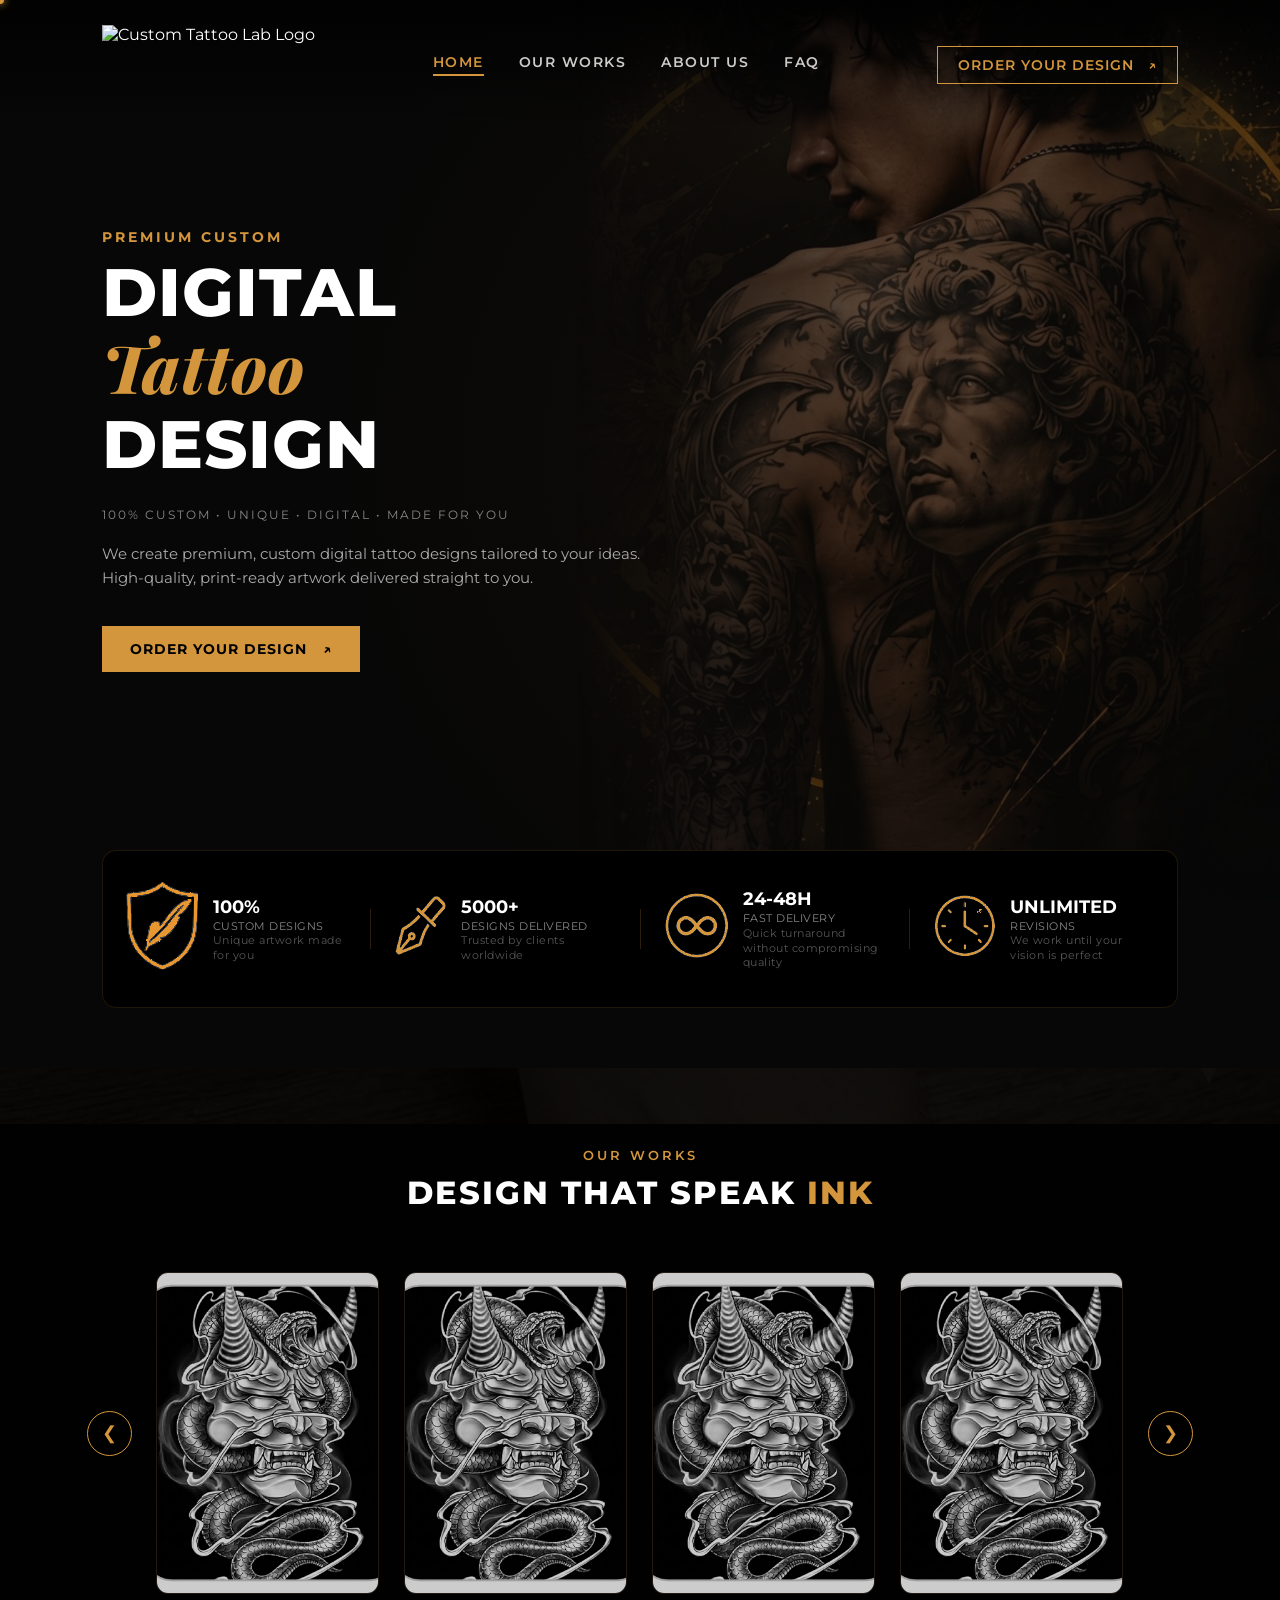
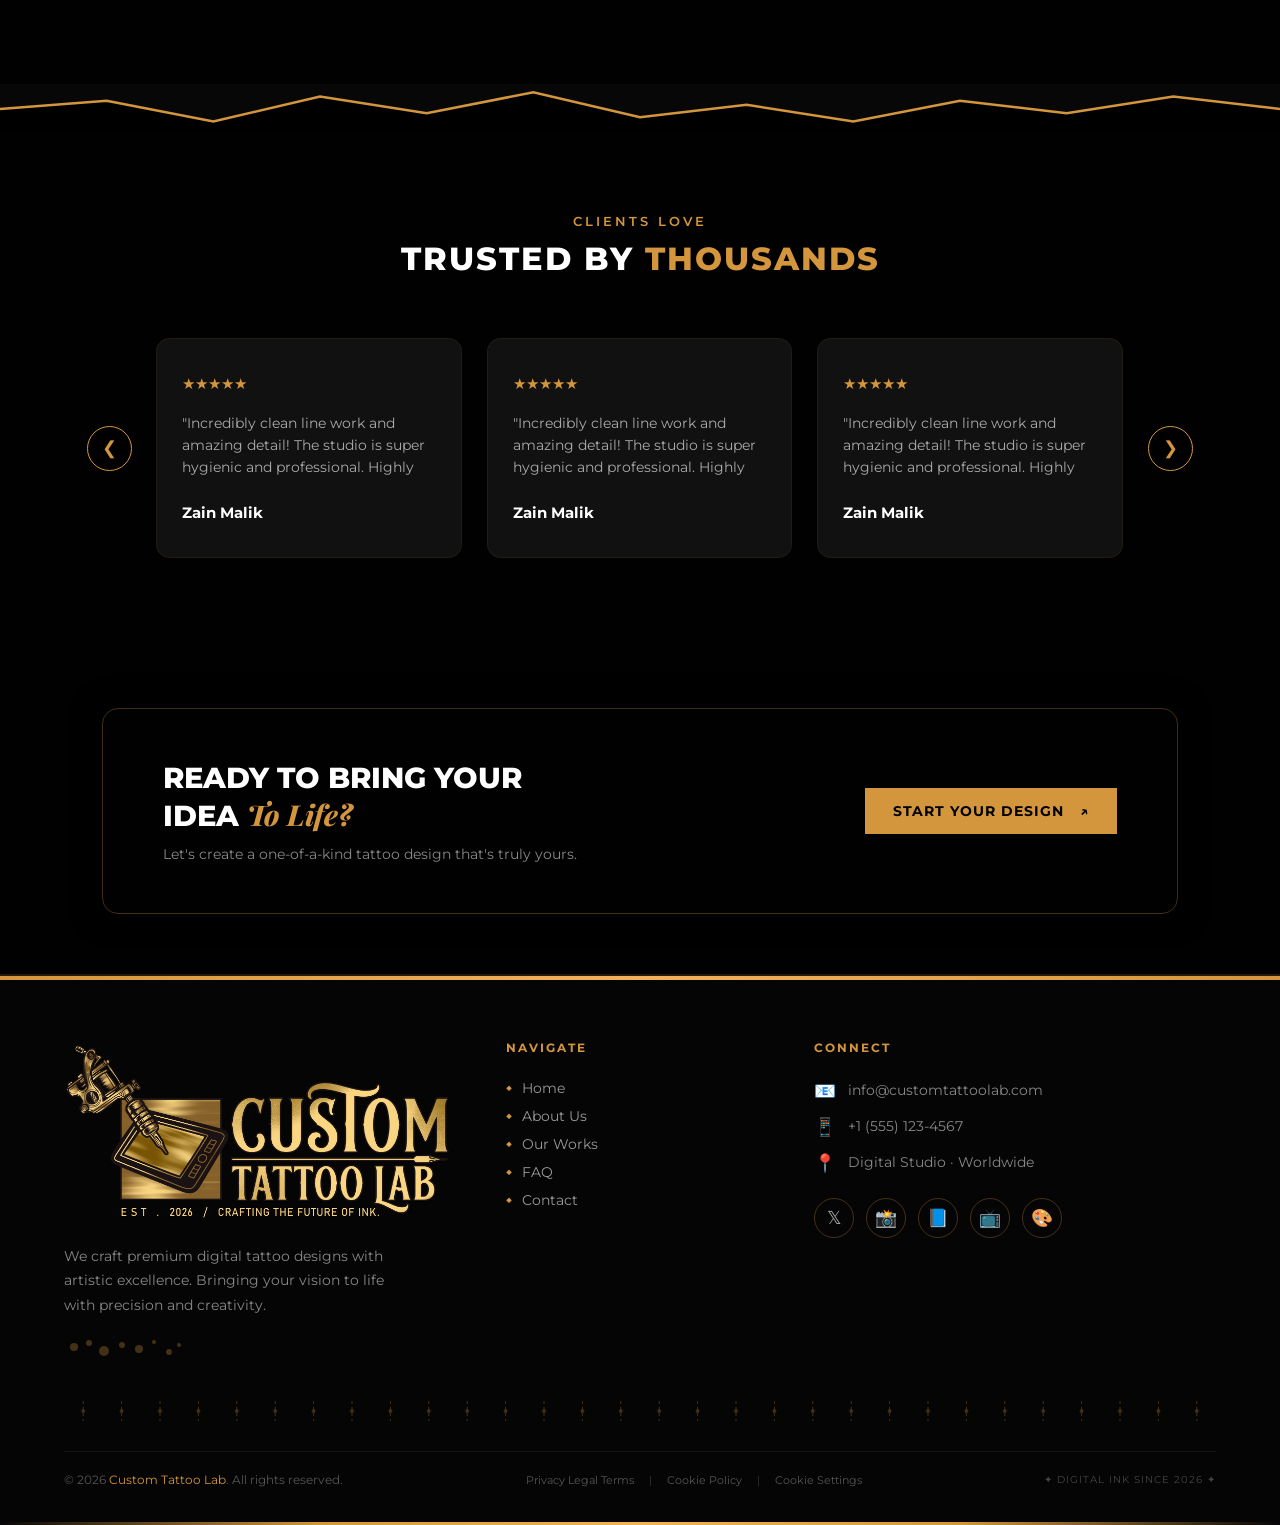
==== index.html @ 9ddcfc5f "Add comprehensive styling for the website including layout, typography, buttons, and responsive desi" ====
<!DOCTYPE html>
<html lang="en">
<head>
    <meta charset="UTF-8">
    <meta name="viewport" content="width=device-width, initial-scale=1.0">
    <title>Custom Tattoo Lab | Premium Digital Tattoo Design</title>
    <link rel="stylesheet" href="style.css">
    <link rel="preconnect" href="https://fonts.googleapis.com">
    <link rel="preconnect" href="https://fonts.gstatic.com" crossorigin>
    <link href="https://fonts.googleapis.com/css2?family=Montserrat:wght@400;600;700;800&family=Playfair+Display:ital,wght@1,700&display=swap" rel="stylesheet">
</head>
<body>
    <div class="custom-ink-pointer" id="inkPointer"></div>
    <canvas id="inkCanvas"></canvas>

    <header class="navbar">
        <div class="logo">
           <img src="./Home/Logo.png" alt="Custom Tattoo Lab Logo" style="height: 80px; width: auto;">
        </div>
        <nav class="nav-links">
            <a href="index.html" class="active">HOME</a>
            <a href="portfolio.html">OUR WORKS</a>
            <a href="about.html">ABOUT US</a>
            <a href="faq.html">FAQ</a>
        </nav>
        <a href="contact.html" class="btn-outline">ORDER YOUR DESIGN <span class="arrow">↗</span></a>
    </header>

    <section class="hero">
        <div class="hero-content">
            <p class="hero-subtitle">PREMIUM CUSTOM</p>
            <h1 class="hero-title">
                DIGITAL <br>
                <span class="script-font gold-text">Tattoo</span> <br>
                DESIGN
            </h1>
            <p class="tagline">100% CUSTOM • UNIQUE • DIGITAL • MADE FOR YOU</p>
            <p class="hero-desc">
                We create premium, custom digital tattoo designs tailored to your ideas. 
                High-quality, print-ready artwork delivered straight to you.
            </p>
            <a href="contact.html" class="btn-solid">ORDER YOUR DESIGN <span class="arrow">↗</span></a>
        </div>
        <div class="hero-image-container">
            <div class="hero-bg-placeholder"></div>
        </div>
    </section>

    <section class="features-bar">
        <div class="features-container">
            <div class="feature-item">
                <div class="feature-icon"><img src="./Home/Unique.png" alt="Custom Designs"></div>
                <div>
                    <h3>100%</h3>
                    <p>CUSTOM DESIGNS<br><span>Unique artwork made for you</span></p>
                </div>
            </div>
            <div class="feature-divider"></div>
            <div class="feature-item">
                <div class="feature-icon"><img src="./Home/Delivered.png" alt="Designs Delivered"></div>
                <div>
                    <h3>5000+</h3>
                    <p>DESIGNS DELIVERED<br><span>Trusted by clients worldwide</span></p>
                </div>
            </div>
            <div class="feature-divider"></div>
            <div class="feature-item">
                <div class="feature-icon"><img src="./Home/Speed.png" alt="Fast Delivery"></div>
                <div>
                    <h3>24-48H</h3>
                    <p>FAST DELIVERY<br><span>Quick turnaround without compromising quality</span></p>
                </div>
            </div>
            <div class="feature-divider"></div>
            <div class="feature-item">
                <div class="feature-icon"><img src="./Home/Revisions.png" alt="Unlimited Revisions"></div>
                <div>
                    <h3>UNLIMITED</h3>
                    <p>REVISIONS<br><span>We work until your vision is perfect</span></p>
                </div>
            </div>
        </div>
    </section>

    <section class="portfolio" style="position: relative; background: url('./Home/img.jpg') no-repeat center center; background-size: cover; background-attachment: fixed;">
        <!-- Black Overlay Layer -->
        <div style="position: absolute; top: 0; left: 0; width: 100%; height: 100%; background: rgba(0, 0, 0, 0.925); z-index: 0;"></div>
        
        <!-- Content (z-index higher than overlay) -->
        <div style="position: relative; z-index: 1;">
            <p class="section-meta">OUR WORKS</p>
            <h2 class="section-title">DESIGN THAT SPEAK <span class="gold-text">INK</span></h2>
            
            <div class="carousel-wrapper">
    <button class="carousel-btn prev-btn" id="works-prev">❮</button>
    <div class="carousel-track-container">
        <div class="carousel-track" id="works-track">
            <!-- Card 1 - Japanese Style -->
            <div class="portfolio-card">
                <div class="card-img-placeholder" style="background-image: url('./Portfolio/portfolio.jpg');"></div>
            </div>
            <!-- Card 2 - Blackwork -->
            <div class="portfolio-card">
                <div class="card-img-placeholder" style="background-image: url('./Portfolio/portfolio.jpg');"></div>
            </div>
            <!-- Card 3 - Fineline -->
            <div class="portfolio-card">
                <div class="card-img-placeholder" style="background-image: url('./Portfolio/portfolio.jpg');"></div>
            </div>
            <!-- Card 4 - Geometric -->
            <div class="portfolio-card">
                <div class="card-img-placeholder" style="background-image: url('./Portfolio/portfolio.jpg');"></div>
            </div>
            <!-- Card 5 - Custom Concept -->
            <div class="portfolio-card">
                <div class="card-img-placeholder" style="background-image: url('./Portfolio/portfolio.jpg');"></div>
            </div>
            <!-- Card 6 - Extra (Optional) -->
            <div class="portfolio-card">
                <div class="card-img-placeholder" style="background-image: url('./Portfolio/portfolio.jpg');"></div>
            </div>
        </div>
    </div>
    <button class="carousel-btn next-btn" id="works-next">❯</button>
</div>
        </div>
    </section>

    <div class="ripped-divider">
        <svg viewBox="0 0 1440 60" preserveAspectRatio="none">
            <path d="M0,30 L120,20 L240,45 L360,15 L480,35 L600,10 L720,40 L840,25 L960,45 L1080,20 L1200,35 L1320,15 L1440,30 L1440,60 L0,60 Z"></path>
            <path d="M0,30 L120,20 L240,45 L360,15 L480,35 L600,10 L720,40 L840,25 L960,45 L1080,20 L1200,35 L1320,15 L1440,30" fill="none" stroke="#d4963c" stroke-width="3"></path>
        </svg>
    </div>

    <section class="testimonials" style="position: relative; background: url('./Home/side.jpg') no-repeat center center; background-size: cover; background-attachment: fixed;">
        <div style="position: absolute; top: 0; left: 0; width: 100%; height: 100%; background: rgba(0, 0, 0, 0.925); z-index: 0;"></div>
        <div style="position: relative; z-index: 1;">
        <p class="section-meta">CLIENTS LOVE</p>
        <h2 class="section-title">TRUSTED BY <span class="gold-text">THOUSANDS</span></h2>

        <div class="carousel-wrapper">
            <button class="carousel-btn prev-btn" id="review-prev">❮</button>
            <div class="carousel-track-container">
                <div class="testimonial-track" id="review-track">
                    <div class="review-card">
                        <div class="stars">★★★★★</div>
                        <p class="review-text">"Incredibly clean line work and amazing detail! The studio is super hygienic and professional. Highly recommended."</p>
                        <h4 class="review-author">Zain Malik</h4>
                    </div>
                    <div class="review-card">
                        <div class="stars">★★★★★</div>
                        <p class="review-text">"Incredibly clean line work and amazing detail! The studio is super hygienic and professional. Highly recommended."</p>
                        <h4 class="review-author">Zain Malik</h4>
                    </div>
                    <div class="review-card">
                        <div class="stars">★★★★★</div>
                        <p class="review-text">"Incredibly clean line work and amazing detail! The studio is super hygienic and professional. Highly recommended."</p>
                        <h4 class="review-author">Zain Malik</h4>
                    </div>
                    <div class="review-card">
                        <div class="stars">★★★★★</div>
                        <p class="review-text">"Incredibly clean line work and amazing detail! The studio is super hygienic and professional. Highly recommended."</p>
                        <h4 class="review-author">Zain Malik</h4>
                    </div>
                </div>
            </div>
            <button class="carousel-btn next-btn" id="review-next">❯</button>
        </div>
    </section>

    <section class="cta-container" style="position: relative; background: url('./Home/image_Home.gif') no-repeat center center; background-size: cover; background-attachment: fixed; padding: 60px 8%;">
        <!-- Black Overlay Layer -->
        <div style="position: absolute; top: 0; left: 0; width: 100%; height: 100%; background: rgba(0,0,0,0.85); z-index: 0;"></div>
        
        <!-- Content (z-index higher than overlay) -->
        <div style="position: relative; z-index: 1;">
            <div class="cta-banner" style="background: transparent; border: 1px solid rgba(212, 150, 60, 0.3); box-shadow: 0 0 30px rgba(0,0,0,0.5);">
                <div class="cta-content">
                    <h2>READY TO BRING YOUR <br>IDEA <span class="script-font gold-text">To Life?</span></h2>
                    <p>Let's create a one-of-a-kind tattoo design that's truly yours.</p>
                </div>
                <a href="contact.html" class="btn-solid">START YOUR DESIGN <span class="arrow">↗</span></a>
            </div>
        </div>
    </section>

    <footer class="footer">
        
        <!-- Top Decorative Border -->
        <div class="footer-top-border"></div>
        
        <div class="footer-main">
            <!-- Main Footer Grid -->
            <div class="footer-grid">
                
                <!-- Left - Brand + Tagline -->
                <div>
                    <div class="footer-brand">
                        <div><img src="./Home/LOGO.png" alt="Logo" style="height: 180px;; width: auto; max-width: 100%;"></div>
                    </div>
                    <p class="footer-tagline">
                        We craft premium digital tattoo designs with artistic excellence. 
                        Bringing your vision to life with precision and creativity.
                    </p>
                    <!-- Decorative Ink Splatter SVG -->
                    <svg width="120" height="20" viewBox="0 0 120 20" style="opacity: 0.3; max-width: 100%;">
                        <circle cx="10" cy="10" r="4" fill="#d4963c"/>
                        <circle cx="25" cy="6" r="3" fill="#d4963c"/>
                        <circle cx="40" cy="14" r="5" fill="#d4963c"/>
                        <circle cx="58" cy="8" r="3" fill="#d4963c"/>
                        <circle cx="75" cy="12" r="4" fill="#d4963c"/>
                        <circle cx="90" cy="5" r="2" fill="#d4963c"/>
                        <circle cx="105" cy="15" r="3" fill="#d4963c"/>
                        <circle cx="115" cy="8" r="2" fill="#d4963c"/>
                    </svg>
                </div>
                
                <!-- Center - Quick Links -->
                <div>
                    <h4 class="footer-heading">Navigate</h4>
                    <div style="display: flex; flex-direction: column; gap: 12px;">
                        <a href="index.html" class="footer-link"><span class="dot">◆</span> Home</a>
                        <a href="about.html" class="footer-link"><span class="dot">◆</span> About Us</a>
                        <a href="portfolio.html" class="footer-link"><span class="dot">◆</span> Our Works</a>
                        <a href="faq.html" class="footer-link"><span class="dot">◆</span> FAQ</a>
                        <a href="contact.html" class="footer-link"><span class="dot">◆</span> Contact</a>
                    </div>
                </div>
                
                <!-- Right - Contact + Social -->
                <div>
                    <h4 class="footer-heading">Connect</h4>
                    <div style="display: flex; flex-direction: column; gap: 15px; margin-bottom: 25px;">
                        <div class="footer-contact-item"><span class="icon">📧</span> info@customtattoolab.com</div>
                        <div class="footer-contact-item"><span class="icon">📱</span> +1 (555) 123-4567</div>
                        <div class="footer-contact-item"><span class="icon">📍</span> Digital Studio · Worldwide</div>
                    </div>
                    
                    <!-- Social Icons -->
                    <div style="display: flex; gap: 12px; flex-wrap: wrap;">
                        <a href="#" class="social-circle">𝕏</a>
                        <a href="#" class="social-circle">📸</a>
                        <a href="#" class="social-circle">📘</a>
                        <a href="#" class="social-circle">📺</a>
                        <a href="#" class="social-circle">🎨</a>
                    </div>
                </div>
            </div>
            
            <!-- Decorative Divider -->
            <div class="footer-divider-pattern">
                <svg viewBox="0 0 1200 20" preserveAspectRatio="none" style="width: 100%; height: 100%;">
                    <pattern id="needlePattern" x="0" y="0" width="40" height="20" patternUnits="userSpaceOnUse">
                        <line x1="20" y1="0" x2="20" y2="20" stroke="#d4963c" stroke-width="1" stroke-dasharray="3,3"/>
                        <circle cx="20" cy="10" r="2" fill="#d4963c"/>
                    </pattern>
                    <rect width="100%" height="100%" fill="url(#needlePattern)"/>
                </svg>
            </div>
            
            <!-- Bottom Bar -->
            <div class="footer-bottom-bar">
                <div class="footer-copyright">
                    © 2026 <span class="gold">Custom Tattoo Lab</span>. All rights reserved.
                </div>
                <div class="footer-legal-links">
                    <a href="#">Privacy Legal Terms</a>
                    <span class="sep">|</span>
                    <a href="#">Cookie Policy</a>
                    <span class="sep">|</span>
                    <a href="#">Cookie Settings</a>
                </div>
                <div class="footer-bottom-tag">✦ DIGITAL INK SINCE 2026 ✦</div>
            </div>
        </div>
        
        <!-- Bottom Decorative Gold Line -->
        <div class="footer-bottom-border"></div>
    </footer>


    <script src="script.js"></script>
</body>
</html>
---- style.css ----
/* RESET & BASE STYLES */
* {
    margin: 0;
    padding: 0;
    box-sizing: border-box;
}

body {
    background-color: #070707;
    color: #ffffff;
    font-family: 'Montserrat', sans-serif;
    overflow-x: hidden;
}

/* Hide default cursor globally */
html, body, a, button, .btn-solid, .btn-outline, .carousel-btn {
    cursor: none !important;
}

/* Main Lead Pointer (Brush Tip) */
.custom-ink-pointer {
    width: 8px;
    height: 8px;
    background-color: #d4963c;
    border-radius: 50%;
    position: fixed;
    transform: translate(-50%, -50%);
    pointer-events: none;
    z-index: 10000;
    box-shadow: 0 0 8px #d4963c;
    transition: width 0.15s, height 0.15s, background-color 0.15s;
}

.custom-ink-pointer.hover {
    width: 20px;
    height: 20px;
    background-color: transparent;
    border: 2px solid #d4963c;
    box-shadow: 0 0 12px #d4963c;
}

/* Full Screen Canvas for Marker Line */
#inkCanvas {
    position: fixed;
    top: 0;
    left: 0;
    width: 100vw;
    height: 100vh;
    pointer-events: none;
    z-index: 9999;
    mix-blend-mode: screen;
}

/* ===== ROOT VARIABLES ===== */
:root {
    --gold: #bfa15f;
    --dark-gold: #a38446;
    --text-muted: #a5a5a5;
}

/* ===== TYPOGRAPHY & UTILITIES ===== */
.gold-text {
    color: #d4963c;
}

.script-font {
    font-family: 'Playfair Display', serif;
    font-style: italic;
    text-transform: none;
}

/* ===== BUTTONS ===== */
.btn-outline {
    border: 1px solid #d4963c;
    color: #d4963c;
    padding: 10px 20px;
    text-decoration: none;
    font-weight: 600;
    font-size: 0.85rem;
    letter-spacing: 1px;
    transition: all 0.3s ease;
    display: inline-flex;
    align-items: center;
    gap: 8px;
}

.btn-outline:hover {
    background-color: #d4963c;
    color: #000;
}

.btn-solid {
    background-color: #d4963c;
    color: #000000;
    padding: 14px 28px;
    text-decoration: none;
    font-weight: 700;
    font-size: 0.9rem;
    letter-spacing: 1px;
    transition: all 0.3s ease;
    display: inline-flex;
    align-items: center;
    gap: 10px;
}

.btn-solid:hover {
    background-color: #f3b25a;
    box-shadow: 0 0 15px rgba(212, 150, 60, 0.4);
}

.btn-filled {
    display: inline-block;
    background-color: var(--gold);
    color: #000;
    padding: 14px 28px;
    text-decoration: none;
    font-size: 0.85rem;
    font-weight: 700;
    letter-spacing: 1px;
    transition: background-color 0.3s;
}

.btn-filled:hover {
    background-color: var(--dark-gold);
}

.btn-filled-dark {
    display: inline-block;
    background-color: var(--gold);
    color: #000;
    padding: 14px 28px;
    text-decoration: none;
    font-size: 0.85rem;
    font-weight: 700;
    letter-spacing: 1px;
}

.arrow {
    margin-left: 6px;
}

/* ===== LOGO ===== */
.logo {
    display: flex;
    align-items: center;
    gap: 12px;
}

.logo-icon {
    font-size: 2rem;
    color: var(--gold);
}

.logo-text {
    display: flex;
    flex-direction: column;
}

.logo-text .main-title {
    font-size: 1.15rem;
    font-weight: 700;
    letter-spacing: 2px;
    line-height: 1.1;
}

.logo-text .sub-title {
    font-size: 1.15rem;
    font-weight: 700;
    letter-spacing: 2px;
    color: var(--gold);
    line-height: 1.1;
}

.logo-text .est {
    font-size: 0.5rem;
    color: #666;
    letter-spacing: 0.5px;
    margin-top: 3px;
}

/* ===== NAVBAR ===== */
.navbar {
    display: flex;
    justify-content: space-between;
    align-items: center;
    padding: 25px 8%;
    background: linear-gradient(to bottom, rgba(0,0,0,0.8), transparent);
    position: absolute;
    width: 100%;
    z-index: 10;
}

.nav-links {
    display: flex;
    gap: 35px;
}

.nav-links a {
    color: #cccccc;
    text-decoration: none;
    font-size: 0.85rem;
    font-weight: 600;
    letter-spacing: 1.5px;
    transition: color 0.3s;
    padding-bottom: 4px;
}

.nav-links a:hover, .nav-links a.active {
    color: #d4963c;
    border-bottom: 2px solid #d4963c;
}

/* ===== HERO SECTION ===== */
.hero {
    min-height: 100vh;
    display: flex;
    align-items: center;
    padding: 0 8%;
    position: relative;
    background: radial-gradient(circle at 70% 50%, rgba(30, 20, 10, 0.4), transparent 60%);
}

.hero-content {
    max-width: 550px;
    z-index: 2;
}

.hero-subtitle {
    color: #d4963c;
    font-weight: 700;
    letter-spacing: 3px;
    font-size: 0.9rem;
    margin-bottom: 10px;
}

.hero-title {
    font-size: 4.2rem;
    font-weight: 800;
    line-height: 1.1;
    letter-spacing: 1px;
    margin-bottom: 25px;
}

.tagline {
    font-size: 0.75rem;
    letter-spacing: 2px;
    color: #888;
    margin-bottom: 20px;
}

.hero-desc {
    color: #aaaaaa;
    font-size: 0.95rem;
    line-height: 1.6;
    margin-bottom: 35px;
}

.hero-image-container {
    position: absolute;
    right: 0;
    top: 0;
    width: 55%;
    height: 100%;
    z-index: 1;
}

.hero-bg-placeholder {
    width: 100%;
    height: 100%;
    background: url('./Home/main.jpg') no-repeat center center;
    background-size: cover;
    opacity: 0.35;
    mask-image: linear-gradient(to left, rgba(0,0,0,1) 60%, transparent);
    -webkit-mask-image: linear-gradient(to left, rgba(0,0,0,1) 60%, transparent);
}

/* ===== FEATURES BAR ===== */
.features-bar {
    background-color: #000000;
    border: 1px solid rgba(212, 150, 60, 0.15);
    border-radius: 14px;
    margin: -50px auto 60px auto;
    width: 84%;
    position: relative;
    z-index: 5;
    padding: 30px 20px;
}

.features-container {
    display: flex;
    justify-content: space-around;
    align-items: center;
    flex-wrap: wrap;
    gap: 20px;
}

.feature-item {
    display: flex;
    align-items: center;
    gap: 15px;
    max-width: 220px;
}

.feature-icon {
    font-size: 1.8rem;
    color: #d4963c;
}

.feature-item h3 {
    font-size: 1.1rem;
    font-weight: 700;
    margin-bottom: 2px;
}

.feature-item p {
    font-size: 0.7rem;
    color: #888;
    text-transform: uppercase;
    letter-spacing: 0.5px;
    line-height: 1.3;
}

.feature-item p span {
    text-transform: none;
    color: #555;
}

.feature-divider {
    width: 1px;
    height: 40px;
    background-color: rgba(212, 150, 60, 0.2);
}

/* ===== SHARED SECTION STYLES ===== */
.portfolio, .testimonials {
    padding: 80px 8%;
    text-align: center;
}

.section-meta {
    font-size: 0.8rem;
    color: #d4963c;
    letter-spacing: 3px;
    font-weight: 600;
    margin-bottom: 10px;
}

.section-title {
    font-size: 2rem;
    font-weight: 800;
    letter-spacing: 2px;
    margin-bottom: 50px;
}

.section-tag {
    color: var(--gold);
    font-size: 0.75rem;
    letter-spacing: 2px;
    text-transform: uppercase;
    text-align: center;
    margin-bottom: 10px;
}

/* ===== CAROUSEL SETUP ===== */
.carousel-wrapper {
    position: relative;
    display: flex;
    align-items: center;
    justify-content: center;
    width: 100%;
}

.carousel-track-container {
    width: 90%;
    overflow: hidden;
}

.carousel-track, .testimonial-track {
    display: flex;
    gap: 25px;
    transition: transform 0.4s cubic-bezier(0.25, 1, 0.5, 1);
    padding: 10px 0;
}

.carousel-btn {
    background: rgba(0, 0, 0, 0.6);
    border: 1px solid #d4963c;
    color: #d4963c;
    width: 45px;
    height: 45px;
    border-radius: 50%;
    cursor: pointer;
    position: absolute;
    z-index: 5;
    font-size: 1.1rem;
    transition: all 0.3s;
}

.carousel-btn:hover {
    background: #d4963c;
    color: #000;
}

.prev-btn { left: -15px; }
.next-btn { right: -15px; }

/* ===== PORTFOLIO CARDS ===== */
.portfolio-card {
    min-width: calc(25% - 19px);
    background: #0d0d0d;
    border: 1px solid rgba(212, 150, 60, 0.1);
    border-radius: 12px;
    overflow: hidden;
    transition: transform 0.3s, border 0.3s;
}

.portfolio-card:hover {
    transform: translateY(-5px);
    border-color: #d4963c;
}

.card-img-placeholder {
    height: 320px;
    background: url('https://images.unsplash.com/photo-1562962690-3487c675662a?q=80&w=400') no-repeat center center;
    background-size: cover;
    filter: grayscale(1) brightness(0.8);
    transition: filter 0.3s;
}

.portfolio-card:hover .card-img-placeholder {
    filter: grayscale(0) brightness(1);
}

/* ===== RIPPED SEPARATOR ===== */
.ripped-divider {
    width: 100%;
    line-height: 0;
}

.ripped-divider svg {
    width: 100%;
    height: 50px;
}

/* ===== TESTIMONIAL CARDS ===== */
.testimonials {
    background-color: #0c0c0c;
}

.review-card {
    min-width: calc(33.333% - 17px);
    background: #111111;
    border: 1px solid rgba(212, 150, 60, 0.08);
    border-radius: 14px;
    padding: 35px 25px;
    text-align: left;
    transition: border 0.3s;
}

.review-card:hover {
    border-color: #d4963c;
}

.stars {
    color: #d4963c;
    font-size: 0.95rem;
    margin-bottom: 20px;
}

.review-text {
    color: #aaaaaa;
    font-size: 0.85rem;
    line-height: 1.6;
    margin-bottom: 25px;
    height: 65px;
    overflow: hidden;
}

.review-author {
    font-size: 0.95rem;
    font-weight: 700;
}

/* ===== CTA BANNER BOX ===== */
.cta-container {
    padding: 60px 8%;
    background: #0c0c0c;
}

.cta-banner {
    background: linear-gradient(135deg, #111111 0%, #050505 100%);
    border: 1px solid rgba(212, 150, 60, 0.2);
    border-radius: 16px;
    padding: 50px 60px;
    display: flex;
    justify-content: space-between;
    align-items: center;
    position: relative;
    overflow: hidden;
}

.cta-content h2 {
    font-size: 1.8rem;
    font-weight: 800;
    line-height: 1.3;
    margin-bottom: 10px;
}

.cta-content p {
    color: #888;
    font-size: 0.9rem;
}

.cta-left h2 {
    font-size: 2.3rem;
    line-height: 1.15;
}

.cta-left .italic-gold {
    color: var(--gold);
    font-style: italic;
    font-weight: 400;
}

.cta-center p {
    color: #ccc;
    font-size: 1.05rem;
    max-width: 320px;
}

.cta-right {
    text-align: right;
}

/* ===== FOOTER ===== */
/* ===== REDESIGNED FOOTER ===== */
.footer {
    background: #050505;
    border-top: 2px solid rgba(212,150,60,0.15);
    padding: 0;
    width: 100%;
    overflow: hidden;
}

.footer-top-border {
    height: 4px;
    background: linear-gradient(90deg, #d4963c, #f3b25a, #d4963c, #a67c2e, #d4963c);
    background-size: 200% 100%;
    animation: shimmerBorder 3s linear infinite;
}

@keyframes shimmerBorder {
    0% { background-position: 0% 0%; }
    100% { background-position: 200% 0%; }
}

.footer-main {
    padding: 60px 5% 30px;
    max-width: 1400px;
    margin: 0 auto;
}

.footer-grid {
    display: grid;
    grid-template-columns: 1.5fr 1fr 1.5fr;
    gap: 40px;
    margin-bottom: 40px;
}

.footer-brand {
    display: flex;
    align-items: center;
    gap: 15px;
    margin-bottom: 20px;
    flex-wrap: wrap;
}

.footer-brand-icon {
    font-size: 2.5rem;
    color: #d4963c;
}

.footer-brand-name {
    font-weight: 800;
    font-size: 1.3rem;
    letter-spacing: 2px;
}

.footer-brand-name .gold {
    color: #d4963c;
}

.footer-brand-name .white {
    color: #ffffff;
}

.footer-est {
    font-size: 0.5rem;
    color: #666;
    letter-spacing: 2px;
    margin-top: 2px;
}

.footer-tagline {
    color: #888;
    font-size: 0.85rem;
    line-height: 1.8;
    max-width: 350px;
    margin-bottom: 20px;
}

.footer-heading {
    color: #d4963c;
    font-size: 0.75rem;
    letter-spacing: 2px;
    text-transform: uppercase;
    margin-bottom: 25px;
    font-weight: 700;
}

.footer-link {
    color: #999;
    text-decoration: none;
    font-size: 0.85rem;
    transition: all 0.3s;
    display: flex;
    align-items: center;
    gap: 10px;
}

.footer-link:hover {
    color: #d4963c;
    transform: translateX(5px);
}

.footer-link .dot {
    color: #d4963c;
    font-size: 0.6rem;
}

.footer-contact-item {
    display: flex;
    align-items: center;
    gap: 12px;
    color: #888;
    font-size: 0.85rem;
    flex-wrap: wrap;
}

.footer-contact-item .icon {
    font-size: 1.1rem;
}

.social-circle {
    width: 40px;
    height: 40px;
    border: 1px solid rgba(212,150,60,0.3);
    border-radius: 50%;
    display: flex;
    align-items: center;
    justify-content: center;
    color: #aaa;
    text-decoration: none;
    transition: all 0.3s;
    font-size: 1.1rem;
    background: transparent;
}

.social-circle:hover {
    background: #d4963c;
    color: #000;
    border-color: #d4963c;
    transform: translateY(-3px);
}

.footer-divider-pattern {
    position: relative;
    height: 20px;
    margin: 20px 0 30px;
    overflow: hidden;
    opacity: 0.3;
}

.footer-bottom-bar {
    display: flex;
    justify-content: space-between;
    align-items: center;
    flex-wrap: wrap;
    gap: 15px;
    padding-top: 20px;
    border-top: 1px solid rgba(255,255,255,0.05);
}

.footer-copyright {
    color: #555;
    font-size: 0.75rem;
}

.footer-copyright .gold {
    color: #d4963c;
}

.footer-legal-links {
    display: flex;
    gap: 15px;
    flex-wrap: wrap;
    color: #555;
    font-size: 0.7rem;
    justify-content: center;
}

.footer-legal-links a {
    color: #555;
    text-decoration: none;
    transition: color 0.3s;
}

.footer-legal-links a:hover {
    color: #d4963c;
}

.footer-legal-links .sep {
    color: #333;
}

.footer-bottom-tag {
    color: #444;
    font-size: 0.6rem;
    letter-spacing: 1px;
}

.footer-bottom-border {
    height: 3px;
    background: linear-gradient(90deg, transparent, #d4963c, #f3b25a, #d4963c, transparent);
    margin-top: 5px;
}

/* ============================================================
   RESPONSIVE FOOTER - CLEAN VERSION
   ============================================================ */

/* Tablet - 1024px and below */
@media (max-width: 1024px) {
    .footer-grid {
        grid-template-columns: 1fr 1fr !important;
        gap: 30px !important;
    }
}

/* Mobile - 768px and below (STACK VIEW) */
@media (max-width: 768px) {
    .footer-grid {
        display: flex !important;
        flex-direction: column !important;
        gap: 35px !important;
        text-align: center !important;
    }
    
    .footer-grid > div {
        text-align: center !important;
        width: 100% !important;
    }
    
    .footer-brand {
        justify-content: center !important;
    }
    
    .footer-link {
        justify-content: center !important;
    }
    
    .footer-contact-item {
        justify-content: center !important;
    }
    
    .social-circle {
        justify-content: center !important;
    }
    
    .footer-tagline {
        max-width: 100% !important;
        margin: 0 auto 20px !important;
    }
    
    .footer-heading {
        text-align: center !important;
    }
    
    .footer-bottom-bar {
        flex-direction: column !important;
        text-align: center !important;
        gap: 10px !important;
    }
    
    .footer-legal-links {
        justify-content: center !important;
    }
    
    /* Logo center */
    .footer-grid img {
        height: 50px !important;
        margin: 0 auto !important;
        display: block !important;
    }
    
    /* SVG center */
    .footer-grid svg {
        display: block !important;
        margin: 0 auto !important;
    }
    
    /* Social icons center */
    .footer-grid .social-icons {
        justify-content: center !important;
    }
}

/* Small Mobile - 480px and below */
@media (max-width: 480px) {
    .footer-main {
        padding: 40px 4% 20px !important;
    }
    
    .footer-grid {
        gap: 25px !important;
    }
    
    .footer-heading {
        font-size: 0.65rem !important;
        margin-bottom: 15px !important;
    }
    
    .footer-link {
        font-size: 0.75rem !important;
    }
    
    .footer-tagline {
        font-size: 0.75rem !important;
    }
    
    .footer-contact-item {
        font-size: 0.75rem !important;
    }
    
    .social-circle {
        width: 35px !important;
        height: 35px !important;
        font-size: 0.9rem !important;
    }
    
    .footer-copyright {
        font-size: 0.65rem !important;
    }
    
    .footer-legal-links {
        font-size: 0.6rem !important;
        gap: 10px !important;
    }
    
    .footer-bottom-tag {
        font-size: 0.5rem !important;
    }
    
    .footer-grid img {
        height: 100px !important;
    }
}
/* ===== FAQ SECTION ===== */
.faq-section {
    padding: 60px 6% 160px 6%;
    max-width: 1000px;
    margin: 0 auto;
    position: relative;
}

.faq-heading {
    font-size: 3.2rem;
    font-weight: 700;
    text-align: center;
    line-height: 1.15;
    letter-spacing: 1.5px;
    margin-bottom: 60px;
    text-transform: uppercase;
}

.accordion-container {
    display: flex;
    flex-direction: column;
    gap: 20px;
    margin-bottom: 40px;
}

.accordion-item {
    border: 1.5px solid rgba(191, 161, 95, 0.4);
    border-radius: 12px;
    background-color: #030303;
    overflow: hidden;
    transition: border-color 0.3s, box-shadow 0.3s;
}

.accordion-item.active {
    border-color: var(--gold);
    box-shadow: 0 0 15px rgba(191, 161, 95, 0.1);
}

.accordion-header {
    width: 100%;
    display: flex;
    justify-content: space-between;
    align-items: center;
    padding: 22px 30px;
    background: transparent;
    border: none;
    color: #ffffff;
    font-family: 'Montserrat', sans-serif;
    font-size: 1.1rem;
    font-weight: 700;
    letter-spacing: 1px;
    text-align: left;
    cursor: pointer;
    transition: color 0.3s;
}

.accordion-item.active .accordion-header {
    color: var(--gold);
}

.accordion-header .icon {
    font-size: 1.5rem;
    font-weight: 300;
}

.accordion-content {
    max-height: 0;
    overflow: hidden;
    transition: max-height 0.3s ease-out;
    padding: 0 30px;
}

.accordion-content p {
    color: #cccccc;
    font-size: 0.95rem;
    line-height: 1.6;
    padding-bottom: 25px;
    font-weight: 400;
}

/* ===== CONTACT SECTION ===== */
.contact-section {
    padding: 60px 6% 160px 6%;
    max-width: 1400px;
    margin: 0 auto;
    position: relative;
}

.contact-heading {
    font-size: 3.2rem;
    font-weight: 700;
    text-align: center;
    line-height: 1.15;
    letter-spacing: 1.5px;
    margin-bottom: 80px;
    text-transform: uppercase;
}

.contact-container {
    display: grid;
    grid-template-columns: 1fr 1.1fr;
    gap: 80px;
    align-items: flex-start;
    margin-bottom: 40px;
}

.contact-info h2 {
    font-size: 2.5rem;
    font-weight: 700;
    line-height: 1.2;
    margin-bottom: 30px;
    letter-spacing: 0.5px;
}

.contact-info p {
    color: var(--text-muted);
    font-size: 1.1rem;
    line-height: 1.7;
    font-weight: 300;
}

.lab-form {
    display: flex;
    flex-direction: column;
    gap: 24px;
}

.form-row-two-col {
    display: grid;
    grid-template-columns: 1fr 1fr;
    gap: 24px;
}

.form-group input, 
.form-group select, 
.form-group textarea {
    width: 100%;
    background-color: transparent;
    border: 1.5px solid rgba(255, 255, 255, 0.6);
    border-radius: 30px;
    padding: 16px 25px;
    color: #ffffff;
    font-family: 'Montserrat', sans-serif;
    font-size: 0.9rem;
    font-weight: 600;
    letter-spacing: 1px;
    outline: none;
    transition: border-color 0.3s, box-shadow 0.3s;
}

.form-group textarea {
    border-radius: 20px;
    resize: none;
}

.form-group select {
    appearance: none;
    background-image: url("data:image/svg+xml;utf8,<svg fill='white' height='24' viewBox='0 0 24 24' width='24' xmlns='http://www.w3.org/2000/svg'><path d='M7 10l5 5 5-5z'/></svg>");
    background-repeat: no-repeat;
    background-position: right 20px center;
}

.form-group input:focus, 
.form-group select:focus, 
.form-group textarea:focus {
    border-color: var(--gold);
    box-shadow: 0 0 10px rgba(191, 161, 95, 0.15);
}

.btn-submit {
    align-self: flex-start;
    background-color: var(--gold);
    color: #000000;
    border: none;
    border-radius: 30px;
    padding: 14px 45px;
    font-family: 'Montserrat', sans-serif;
    font-size: 0.95rem;
    font-weight: 700;
    cursor: pointer;
    transition: background-color 0.3s, transform 0.2s;
}

.btn-submit:hover {
    background-color: var(--dark-gold);
    transform: translateY(-2px);
}

/* ===== FOUNDERS SECTION ===== */
.founders-section {
    position: relative;
    padding: 100px 6% 160px 6%;
    background-color: #030303;
    max-width: 1400px;
    margin: 0 auto;
}

.wavy-border {
    position: absolute;
    bottom: 0;
    left: 0;
    width: 100%;
    overflow: hidden;
    line-height: 0;
}

.wavy-border svg {
    position: relative;
    display: block;
    width: calc(100% + 1.3px);
    height: 60px;
}

.wavy-border .shape-fill {
    fill: #bfa15f;
}

/* ===== LEGACY SECTION ===== */
.legacy-section {
    padding: 40px 6% 100px 6%;
    max-width: 1400px;
    margin: 0 auto;
}

.main-heading {
    font-size: 3rem;
    font-weight: 700;
    margin-bottom: 60px;
}

/* ===== CONTENT CONTAINER GRID ===== */
.content-container {
    display: grid;
    grid-template-columns: 1fr 1.1fr;
    gap: 80px;
    align-items: center;
}

.image-card {
    border: 1px solid rgba(191, 161, 95, 0.2);
    border-radius: 20px;
    padding: 12px;
    background: #080808;
}

.image-card img {
    width: 100%;
    height: auto;
    border-radius: 14px;
    display: block;
}

.text-content h2 {
    font-size: 2rem;
    font-weight: 700;
    margin-bottom: 25px;
    letter-spacing: 1px;
}

.text-content p {
    color: var(--text-muted);
    font-size: 1rem;
    line-height: 1.7;
    margin-bottom: 30px;
    font-weight: 300;
}

/* ===== TORN BORDER ===== */
.torn-border {
    position: relative;
    background: linear-gradient(to right, #cda252 30%, #523e1a 70%);
    height: 4px;
    width: 100%;
    clip-path: polygon(0% 50%, 5% 20%, 10% 70%, 15% 10%, 20% 60%, 25% 30%, 30% 80%, 35% 20%, 40% 70%, 45% 40%, 50% 90%, 55% 30%, 60% 60%, 65% 10%, 70% 80%, 75% 40%, 80% 70%, 85% 20%, 90% 60%, 95% 30%, 100% 50%);
}

/* ============================================================
   ===== COMPLETE RESPONSIVE DESIGN (ALL BREAKPOINTS) =====
   ============================================================ */

/* TABLET / LAPTOP - 1024px and below */
@media (max-width: 1024px) {
    .portfolio-card { min-width: calc(50% - 13px); }
    .review-card { min-width: calc(50% - 13px); }
    .hero-title { font-size: 3.2rem; }
    .cta-banner { 
        flex-direction: column; 
        text-align: center; 
        gap: 30px; 
        padding: 40px 30px;
    }
    .content-container { 
        grid-template-columns: 1fr; 
        gap: 50px; 
    }
    .contact-container { 
        grid-template-columns: 1fr; 
        gap: 50px; 
    }
    .contact-info { text-align: center; }
    .contact-info h2 { font-size: 2rem; }
    .btn-submit { align-self: center; }
    .hero-image-container { width: 45%; }
    .features-bar { width: 92%; }
    .footer-nav { gap: 25px; flex-wrap: wrap; }
}

/* MOBILE / SMALL TABLET - 768px and below */
@media (max-width: 768px) {
    /* NAVBAR */
    .navbar { 
        padding: 15px 5%; 
        flex-direction: column;
        gap: 15px;
        background: rgba(0,0,0,0.95);
        position: relative;
    }
    .nav-links { 
        display: flex;
        justify-content: center;
        flex-wrap: wrap;
        gap: 15px;
    }
    .nav-links a {
        font-size: 0.7rem;
        margin: 0 8px;
    }
    .btn-outline { 
        padding: 8px 16px; 
        font-size: 0.7rem;
    }

    /* HERO */
    .hero { 
        padding: 100px 5% 60px; 
        flex-direction: column; 
        text-align: center; 
        min-height: auto;
    }
    .hero-content { max-width: 100%; }
    .hero-title { font-size: 2.5rem; }
    .hero-desc { font-size: 0.85rem; }
    .hero-image-container { 
        position: relative; 
        width: 100%; 
        height: 250px; 
        margin-top: 30px; 
    }
    .hero-bg-placeholder {
        mask-image: none;
        -webkit-mask-image: none;
        opacity: 0.25;
    }

    /* FEATURES */
    .features-bar { 
        margin: 0 auto 40px; 
        width: 95%; 
        padding: 20px 15px;
    }
    .features-container { 
        flex-direction: column; 
        align-items: flex-start; 
        padding-left: 10px;
    }
    .feature-item { max-width: 100%; }
    .feature-divider { display: none; }

    /* SECTIONS */
    .portfolio, .testimonials { padding: 50px 5%; }
    .section-title { font-size: 1.5rem; margin-bottom: 30px; }
    .portfolio-card, .review-card { min-width: 100%; }
    .review-text { height: auto; }

    /* CAROUSEL */
    .carousel-btn {
        width: 35px;
        height: 35px;
        font-size: 0.8rem;
    }
    .prev-btn { left: -5px; }
    .next-btn { right: -5px; }

    /* CTA */
    .cta-banner { 
        padding: 30px 20px; 
        flex-direction: column;
        text-align: center;
    }
    .cta-content h2 { font-size: 1.3rem; }
    .cta-left h2 { font-size: 1.5rem; }
    .cta-center p { font-size: 0.9rem; max-width: 100%; }
    .cta-right { text-align: center; }

    /* FOOTER */
    .footer { padding: 40px 5% 20px; }
    .footer-nav { 
        gap: 15px; 
        justify-content: center;
        flex-wrap: wrap;
    }
    .footer-nav a { font-size: 0.75rem; }
    .footer-bottom { 
        flex-direction: column; 
        align-items: center;
        gap: 25px;
        text-align: center;
    }
    .footer-center { max-width: 100%; }
    .footer-links { justify-content: center; flex-wrap: wrap; }
    .footer-socials { justify-content: center; }

    /* FAQ */
    .faq-section { padding: 40px 4% 80px; }
    .faq-heading { font-size: 2rem; margin-bottom: 40px; }
    .accordion-header { 
        padding: 15px 18px; 
        font-size: 0.85rem; 
    }
    .accordion-content { padding: 0 18px; }
    .accordion-content p { font-size: 0.85rem; }

    /* CONTACT */
    .contact-section { padding: 40px 4% 80px; }
    .contact-heading { font-size: 2rem; margin-bottom: 40px; }
    .contact-info h2 { font-size: 1.5rem; }
    .contact-info p { font-size: 0.95rem; }
    .form-row-two-col { grid-template-columns: 1fr; gap: 16px; }
    .btn-submit { 
        width: 100%; 
        text-align: center; 
        justify-content: center;
    }
    .form-group input, .form-group select, .form-group textarea {
        padding: 14px 18px;
        font-size: 0.8rem;
    }

    /* ABOUT */
    .legacy-section { padding: 30px 4% 60px; }
    .main-heading { font-size: 2rem; margin-bottom: 30px; }
    .founders-section { padding: 60px 4% 100px; }
    .section-title { font-size: 1.8rem; }
    .text-content h2 { font-size: 1.5rem; }

    /* CONTENT CONTAINERS */
    .content-container { gap: 30px; }
    .content-container.reverse-mobile {
        display: flex;
        flex-direction: column-reverse;
    }

    /* TORN BORDER */
    .torn-border { height: 3px; }

    /* RIPPED DIVIDER */
    .ripped-divider svg { height: 30px; }

    /* WAVY BORDER */
    .wavy-border svg { height: 40px; }

    /* LOGO */
    .logo-text .main-title { font-size: 0.95rem; }
    .logo-text .sub-title { font-size: 0.95rem; }
    .logo-text .est { font-size: 0.4rem; }
    .logo-icon { font-size: 1.5rem; }
}

/* SMALL MOBILE - 480px and below */
@media (max-width: 480px) {
    .hero-title { font-size: 2rem; }
    .hero-subtitle { font-size: 0.7rem; }
    .tagline { font-size: 0.6rem; }
    .btn-solid { 
        padding: 12px 20px; 
        font-size: 0.75rem; 
    }
    .btn-outline { 
        padding: 6px 12px; 
        font-size: 0.6rem; 
    }
    .nav-links a { 
        font-size: 0.6rem; 
        margin: 0 5px; 
    }
    .section-meta { font-size: 0.65rem; }
    .section-title { font-size: 1.2rem; }
    .features-bar { padding: 15px 10px; }
    .feature-item { gap: 10px; }
    .feature-icon { font-size: 1.3rem; }
    .feature-item h3 { font-size: 0.9rem; }
    .feature-item p { font-size: 0.6rem; }
    .cta-banner { padding: 20px 15px; }
    .cta-content h2 { font-size: 1.1rem; }
    .footer-nav { gap: 10px; }
    .footer-nav a { font-size: 0.65rem; }
    .footer-logo { font-size: 0.9rem; }
    .faq-heading { font-size: 1.5rem; }
    .contact-heading { font-size: 1.5rem; }
    .accordion-header { 
        padding: 12px 14px; 
        font-size: 0.75rem; 
    }
    .accordion-content p { font-size: 0.75rem; }
    .btn-submit { 
        padding: 12px 30px; 
        font-size: 0.8rem; 
    }
    .main-heading { font-size: 1.5rem; }
    .text-content h2 { font-size: 1.2rem; }
    .text-content p { font-size: 0.85rem; }
    .logo-text .main-title { font-size: 0.8rem; }
    .logo-text .sub-title { font-size: 0.8rem; }
    .logo-icon { font-size: 1.2rem; }
}
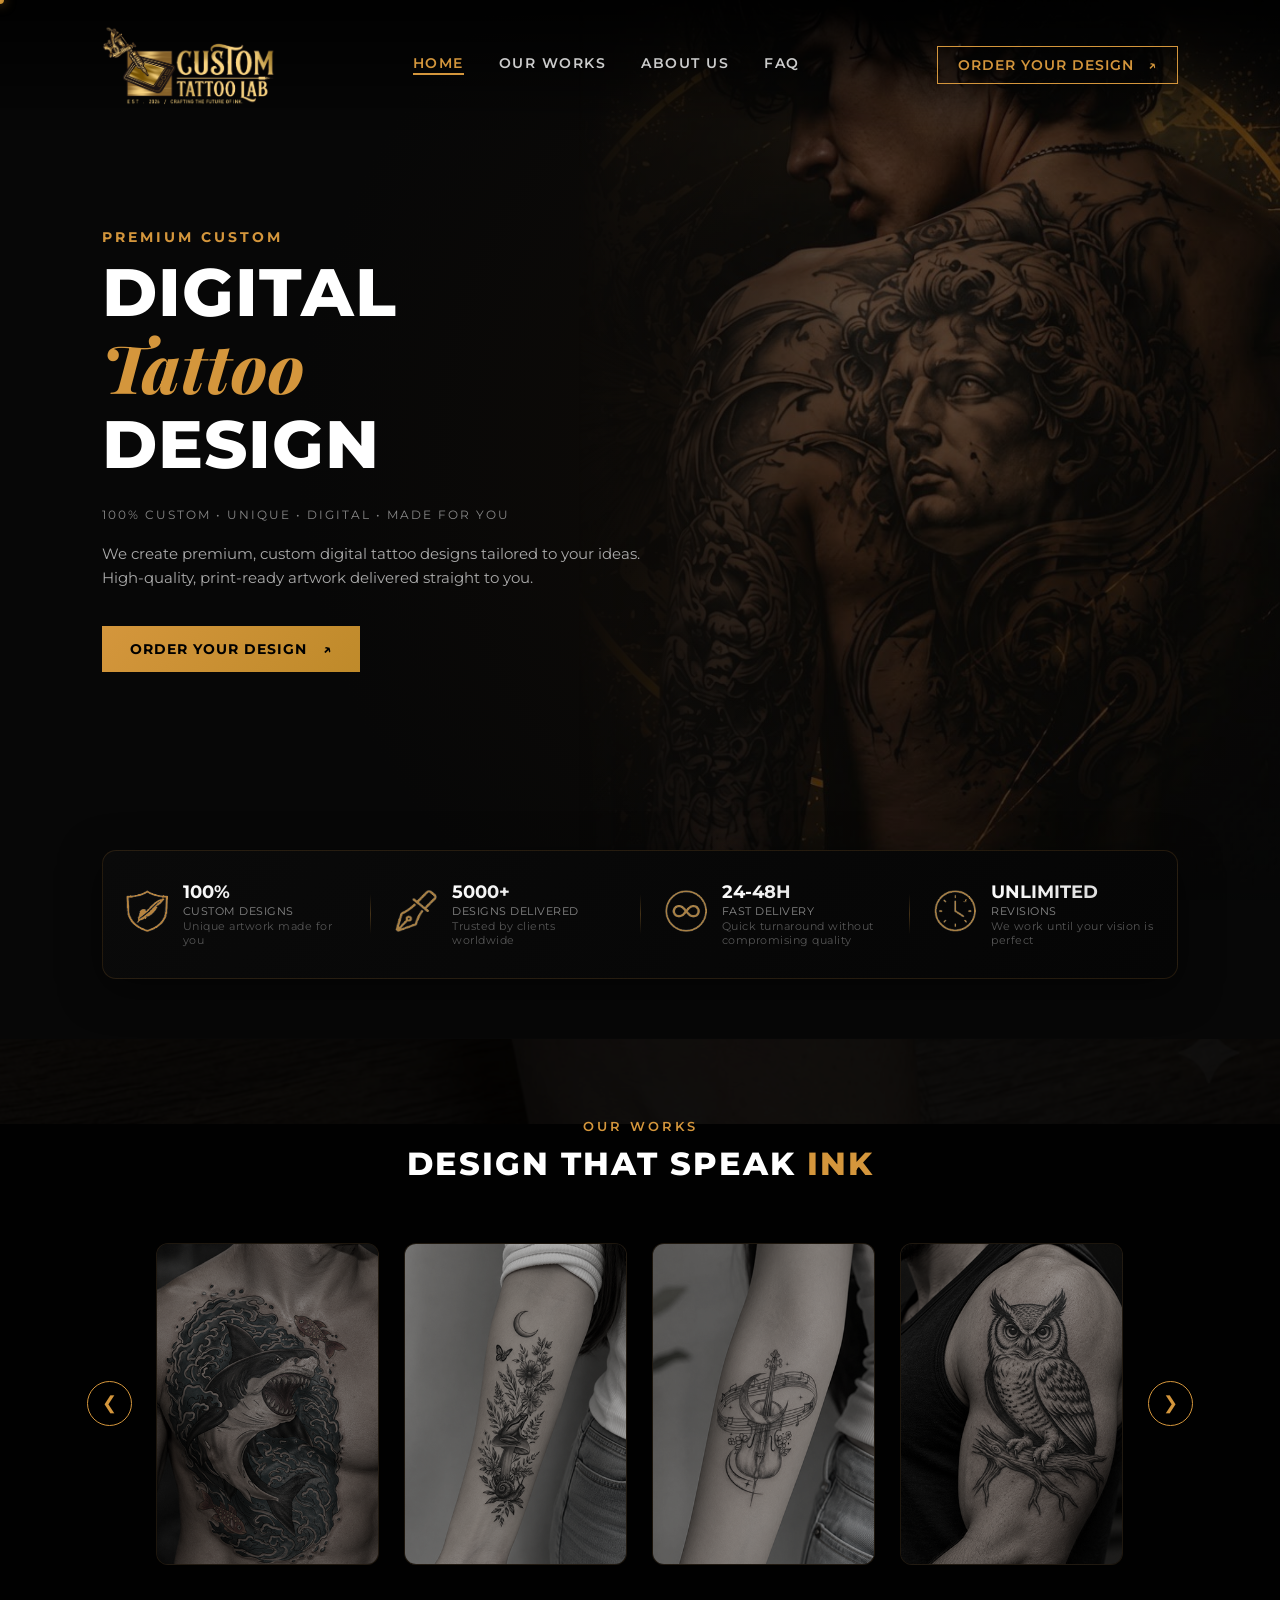
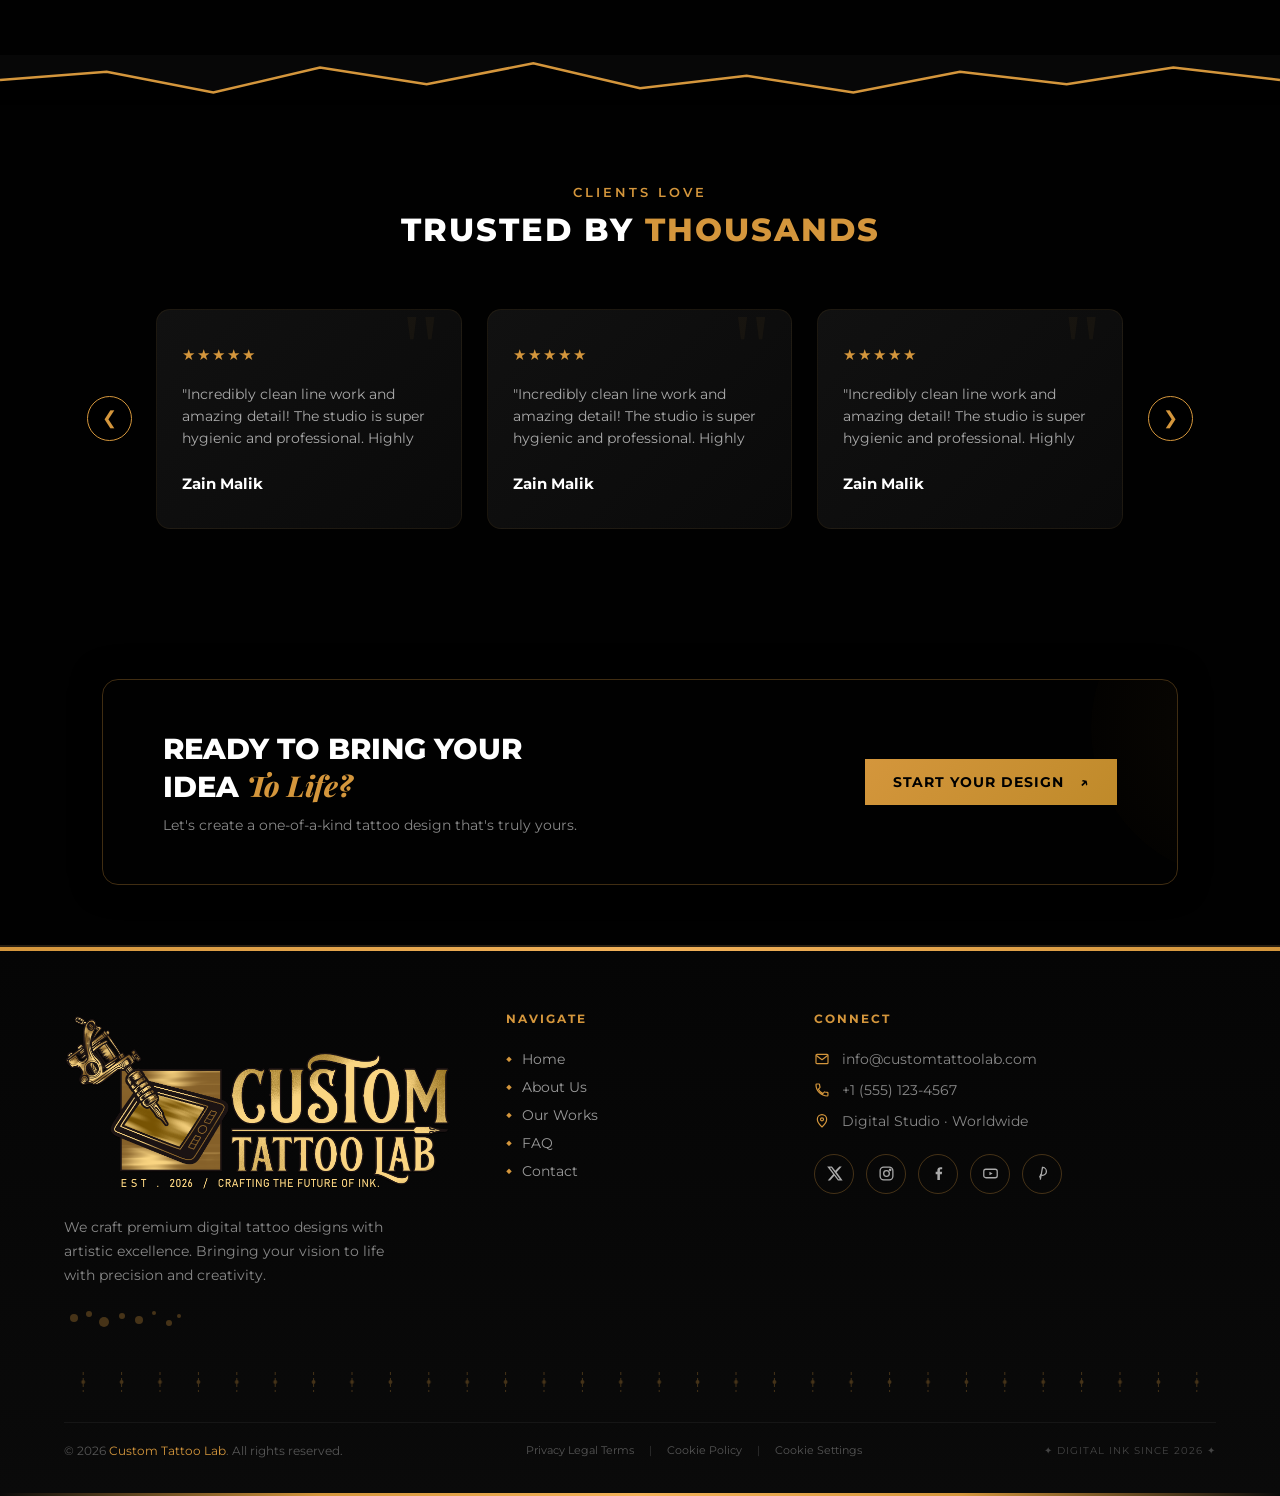
==== commit ac874524: "Add cookie policy, settings, and privacy policy pages; create sitemap and robots.txt - Introduced co" ====
--- a/index.html
+++ b/index.html
@@ -10,21 +10,7 @@
     <link href="https://fonts.googleapis.com/css2?family=Montserrat:wght@400;600;700;800&family=Playfair+Display:ital,wght@1,700&display=swap" rel="stylesheet">
 </head>
 <body>
-    <div class="custom-ink-pointer" id="inkPointer"></div>
-    <canvas id="inkCanvas"></canvas>
-
-    <header class="navbar">
-        <div class="logo">
-           <img src="./Home/Logo.png" alt="Custom Tattoo Lab Logo" style="height: 80px; width: auto;">
-        </div>
-        <nav class="nav-links">
-            <a href="index.html" class="active">HOME</a>
-            <a href="portfolio.html">OUR WORKS</a>
-            <a href="about.html">ABOUT US</a>
-            <a href="faq.html">FAQ</a>
-        </nav>
-        <a href="contact.html" class="btn-outline">ORDER YOUR DESIGN <span class="arrow">↗</span></a>
-    </header>
+    <div id="header-placeholder"></div>
 
     <section class="hero">
         <div class="hero-content">
@@ -97,27 +83,27 @@
         <div class="carousel-track" id="works-track">
             <!-- Card 1 - Japanese Style -->
             <div class="portfolio-card">
-                <div class="card-img-placeholder" style="background-image: url('./Portfolio/portfolio.jpg');"></div>
+                <div class="card-img-placeholder" style="background-image: url('./Home/home_pic/ui_1.jpg');"></div>
             </div>
             <!-- Card 2 - Blackwork -->
             <div class="portfolio-card">
-                <div class="card-img-placeholder" style="background-image: url('./Portfolio/portfolio.jpg');"></div>
+                <div class="card-img-placeholder" style="background-image: url('./Home/home_pic/ui_2.jpg');"></div>
             </div>
             <!-- Card 3 - Fineline -->
             <div class="portfolio-card">
-                <div class="card-img-placeholder" style="background-image: url('./Portfolio/portfolio.jpg');"></div>
+                <div class="card-img-placeholder" style="background-image: url('./Home/home_pic/ui_3.jpg');"></div>
             </div>
             <!-- Card 4 - Geometric -->
             <div class="portfolio-card">
-                <div class="card-img-placeholder" style="background-image: url('./Portfolio/portfolio.jpg');"></div>
+                <div class="card-img-placeholder" style="background-image: url('./Home/home_pic/ui_4.jpg');"></div>
             </div>
             <!-- Card 5 - Custom Concept -->
             <div class="portfolio-card">
-                <div class="card-img-placeholder" style="background-image: url('./Portfolio/portfolio.jpg');"></div>
+                <div class="card-img-placeholder" style="background-image: url('./Home/home_pic/ui_5.jpg');"></div>
             </div>
             <!-- Card 6 - Extra (Optional) -->
             <div class="portfolio-card">
-                <div class="card-img-placeholder" style="background-image: url('./Portfolio/portfolio.jpg');"></div>
+                <div class="card-img-placeholder" style="background-image: url('./Home/home_pic/ui_6.jpg');"></div>
             </div>
         </div>
     </div>
@@ -185,99 +171,7 @@
         </div>
     </section>
 
-    <footer class="footer">
-        
-        <!-- Top Decorative Border -->
-        <div class="footer-top-border"></div>
-        
-        <div class="footer-main">
-            <!-- Main Footer Grid -->
-            <div class="footer-grid">
-                
-                <!-- Left - Brand + Tagline -->
-                <div>
-                    <div class="footer-brand">
-                        <div><img src="./Home/LOGO.png" alt="Logo" style="height: 180px;; width: auto; max-width: 100%;"></div>
-                    </div>
-                    <p class="footer-tagline">
-                        We craft premium digital tattoo designs with artistic excellence. 
-                        Bringing your vision to life with precision and creativity.
-                    </p>
-                    <!-- Decorative Ink Splatter SVG -->
-                    <svg width="120" height="20" viewBox="0 0 120 20" style="opacity: 0.3; max-width: 100%;">
-                        <circle cx="10" cy="10" r="4" fill="#d4963c"/>
-                        <circle cx="25" cy="6" r="3" fill="#d4963c"/>
-                        <circle cx="40" cy="14" r="5" fill="#d4963c"/>
-                        <circle cx="58" cy="8" r="3" fill="#d4963c"/>
-                        <circle cx="75" cy="12" r="4" fill="#d4963c"/>
-                        <circle cx="90" cy="5" r="2" fill="#d4963c"/>
-                        <circle cx="105" cy="15" r="3" fill="#d4963c"/>
-                        <circle cx="115" cy="8" r="2" fill="#d4963c"/>
-                    </svg>
-                </div>
-                
-                <!-- Center - Quick Links -->
-                <div>
-                    <h4 class="footer-heading">Navigate</h4>
-                    <div style="display: flex; flex-direction: column; gap: 12px;">
-                        <a href="index.html" class="footer-link"><span class="dot">◆</span> Home</a>
-                        <a href="about.html" class="footer-link"><span class="dot">◆</span> About Us</a>
-                        <a href="portfolio.html" class="footer-link"><span class="dot">◆</span> Our Works</a>
-                        <a href="faq.html" class="footer-link"><span class="dot">◆</span> FAQ</a>
-                        <a href="contact.html" class="footer-link"><span class="dot">◆</span> Contact</a>
-                    </div>
-                </div>
-                
-                <!-- Right - Contact + Social -->
-                <div>
-                    <h4 class="footer-heading">Connect</h4>
-                    <div style="display: flex; flex-direction: column; gap: 15px; margin-bottom: 25px;">
-                        <div class="footer-contact-item"><span class="icon">📧</span> info@customtattoolab.com</div>
-                        <div class="footer-contact-item"><span class="icon">📱</span> +1 (555) 123-4567</div>
-                        <div class="footer-contact-item"><span class="icon">📍</span> Digital Studio · Worldwide</div>
-                    </div>
-                    
-                    <!-- Social Icons -->
-                    <div style="display: flex; gap: 12px; flex-wrap: wrap;">
-                        <a href="#" class="social-circle">𝕏</a>
-                        <a href="#" class="social-circle">📸</a>
-                        <a href="#" class="social-circle">📘</a>
-                        <a href="#" class="social-circle">📺</a>
-                        <a href="#" class="social-circle">🎨</a>
-                    </div>
-                </div>
-            </div>
-            
-            <!-- Decorative Divider -->
-            <div class="footer-divider-pattern">
-                <svg viewBox="0 0 1200 20" preserveAspectRatio="none" style="width: 100%; height: 100%;">
-                    <pattern id="needlePattern" x="0" y="0" width="40" height="20" patternUnits="userSpaceOnUse">
-                        <line x1="20" y1="0" x2="20" y2="20" stroke="#d4963c" stroke-width="1" stroke-dasharray="3,3"/>
-                        <circle cx="20" cy="10" r="2" fill="#d4963c"/>
-                    </pattern>
-                    <rect width="100%" height="100%" fill="url(#needlePattern)"/>
-                </svg>
-            </div>
-            
-            <!-- Bottom Bar -->
-            <div class="footer-bottom-bar">
-                <div class="footer-copyright">
-                    © 2026 <span class="gold">Custom Tattoo Lab</span>. All rights reserved.
-                </div>
-                <div class="footer-legal-links">
-                    <a href="#">Privacy Legal Terms</a>
-                    <span class="sep">|</span>
-                    <a href="#">Cookie Policy</a>
-                    <span class="sep">|</span>
-                    <a href="#">Cookie Settings</a>
-                </div>
-                <div class="footer-bottom-tag">✦ DIGITAL INK SINCE 2026 ✦</div>
-            </div>
-        </div>
-        
-        <!-- Bottom Decorative Gold Line -->
-        <div class="footer-bottom-border"></div>
-    </footer>
+    <div id="footer-placeholder"></div>
 
 
     <script src="script.js"></script>
--- a/style.css
+++ b/style.css
@@ -17,29 +17,33 @@
     cursor: none !important;
 }
 
-/* Main Lead Pointer (Brush Tip) */
+/* Main Lead Pointer (Brush Tip) - SMOOTHER */
 .custom-ink-pointer {
     width: 8px;
     height: 8px;
-    background-color: #d4963c;
+    background: radial-gradient(circle, #d4963c, #bf8a2a);
     border-radius: 50%;
     position: fixed;
     transform: translate(-50%, -50%);
     pointer-events: none;
     z-index: 10000;
-    box-shadow: 0 0 8px #d4963c;
-    transition: width 0.15s, height 0.15s, background-color 0.15s;
+    box-shadow: 0 0 12px rgba(212, 150, 60, 0.6), 0 0 40px rgba(212, 150, 60, 0.2);
+    transition: width 0.2s cubic-bezier(0.34, 1.56, 0.64, 1), 
+                height 0.2s cubic-bezier(0.34, 1.56, 0.64, 1), 
+                background 0.3s ease,
+                box-shadow 0.3s ease;
+    will-change: transform, width, height;
 }
 
 .custom-ink-pointer.hover {
-    width: 20px;
-    height: 20px;
-    background-color: transparent;
+    width: 28px;
+    height: 28px;
+    background: transparent;
     border: 2px solid #d4963c;
-    box-shadow: 0 0 12px #d4963c;
-}
-
-/* Full Screen Canvas for Marker Line */
+    box-shadow: 0 0 20px rgba(212, 150, 60, 0.5), 0 0 60px rgba(212, 150, 60, 0.15);
+}
+
+/* Full Screen Canvas for Marker Line - SMOOTHER */
 #inkCanvas {
     position: fixed;
     top: 0;
@@ -54,8 +58,23 @@
 /* ===== ROOT VARIABLES ===== */
 :root {
     --gold: #bfa15f;
-    --dark-gold: #a38446;
+    --gold-light: #d4a84a;
+    --gold-dark: #a38446;
+    --gold-glow: rgba(212, 150, 60, 0.3);
     --text-muted: #a5a5a5;
+    --text-dark: #666;
+}
+
+/* ===== SCROLLBAR ===== */
+::-webkit-scrollbar {
+    width: 6px;
+}
+::-webkit-scrollbar-track {
+    background: #0a0a0a;
+}
+::-webkit-scrollbar-thumb {
+    background: linear-gradient(180deg, #d4963c, #a38446);
+    border-radius: 10px;
 }
 
 /* ===== TYPOGRAPHY & UTILITIES ===== */
@@ -78,65 +97,112 @@
     font-weight: 600;
     font-size: 0.85rem;
     letter-spacing: 1px;
-    transition: all 0.3s ease;
+    transition: all 0.4s cubic-bezier(0.25, 1, 0.5, 1);
     display: inline-flex;
     align-items: center;
     gap: 8px;
+    position: relative;
+    overflow: hidden;
+}
+
+.btn-outline::before {
+    content: '';
+    position: absolute;
+    inset: 0;
+    background: #d4963c;
+    transform: scaleX(0);
+    transform-origin: right;
+    transition: transform 0.4s cubic-bezier(0.25, 1, 0.5, 1);
+    z-index: -1;
 }
 
 .btn-outline:hover {
-    background-color: #d4963c;
     color: #000;
 }
 
+.btn-outline:hover::before {
+    transform: scaleX(1);
+    transform-origin: left;
+}
+
 .btn-solid {
-    background-color: #d4963c;
+    background: linear-gradient(135deg, #d4963c, #bf8a2a);
     color: #000000;
     padding: 14px 28px;
     text-decoration: none;
     font-weight: 700;
     font-size: 0.9rem;
     letter-spacing: 1px;
-    transition: all 0.3s ease;
+    transition: all 0.4s cubic-bezier(0.25, 1, 0.5, 1);
     display: inline-flex;
     align-items: center;
     gap: 10px;
+    position: relative;
+    overflow: hidden;
+    border: none;
+}
+
+.btn-solid::before {
+    content: '';
+    position: absolute;
+    inset: 0;
+    background: linear-gradient(135deg, #f3b25a, #d4963c);
+    opacity: 0;
+    transition: opacity 0.4s ease;
 }
 
 .btn-solid:hover {
-    background-color: #f3b25a;
-    box-shadow: 0 0 15px rgba(212, 150, 60, 0.4);
+    transform: translateY(-3px);
+    box-shadow: 0 8px 30px rgba(212, 150, 60, 0.35);
+}
+
+.btn-solid:hover::before {
+    opacity: 1;
+}
+
+.btn-solid span {
+    position: relative;
+    z-index: 1;
 }
 
 .btn-filled {
     display: inline-block;
-    background-color: var(--gold);
+    background: linear-gradient(135deg, var(--gold), var(--gold-dark));
     color: #000;
     padding: 14px 28px;
     text-decoration: none;
     font-size: 0.85rem;
     font-weight: 700;
     letter-spacing: 1px;
-    transition: background-color 0.3s;
+    transition: all 0.3s ease;
+    border: none;
 }
 
 .btn-filled:hover {
-    background-color: var(--dark-gold);
+    transform: translateY(-2px);
+    box-shadow: 0 6px 25px rgba(191, 161, 95, 0.3);
 }
 
 .btn-filled-dark {
     display: inline-block;
-    background-color: var(--gold);
+    background: linear-gradient(135deg, var(--gold), var(--gold-dark));
     color: #000;
     padding: 14px 28px;
     text-decoration: none;
     font-size: 0.85rem;
     font-weight: 700;
     letter-spacing: 1px;
+    border: none;
 }
 
 .arrow {
     margin-left: 6px;
+    transition: transform 0.3s ease;
+}
+
+.btn-solid:hover .arrow,
+.btn-outline:hover .arrow {
+    transform: translateX(4px) rotate(-5deg);
 }
 
 /* ===== LOGO ===== */
@@ -184,7 +250,7 @@
     justify-content: space-between;
     align-items: center;
     padding: 25px 8%;
-    background: linear-gradient(to bottom, rgba(0,0,0,0.8), transparent);
+    background: linear-gradient(to bottom, rgba(0,0,0,0.85), transparent);
     position: absolute;
     width: 100%;
     z-index: 10;
@@ -201,13 +267,30 @@
     font-size: 0.85rem;
     font-weight: 600;
     letter-spacing: 1.5px;
-    transition: color 0.3s;
+    transition: color 0.3s ease;
     padding-bottom: 4px;
-}
-
-.nav-links a:hover, .nav-links a.active {
+    position: relative;
+}
+
+.nav-links a::after {
+    content: '';
+    position: absolute;
+    bottom: 0;
+    left: 0;
+    width: 0;
+    height: 2px;
+    background: #d4963c;
+    transition: width 0.3s ease;
+}
+
+.nav-links a:hover::after,
+.nav-links a.active::after {
+    width: 100%;
+}
+
+.nav-links a:hover,
+.nav-links a.active {
     color: #d4963c;
-    border-bottom: 2px solid #d4963c;
 }
 
 /* ===== HERO SECTION ===== */
@@ -231,6 +314,7 @@
     letter-spacing: 3px;
     font-size: 0.9rem;
     margin-bottom: 10px;
+    animation: fadeInUp 0.8s ease forwards;
 }
 
 .hero-title {
@@ -239,6 +323,18 @@
     line-height: 1.1;
     letter-spacing: 1px;
     margin-bottom: 25px;
+    animation: fadeInUp 0.8s ease 0.15s forwards;
+    opacity: 0;
+}
+
+.hero-title .gold-text {
+    display: inline-block;
+    animation: shimmerText 3s ease-in-out infinite;
+}
+
+@keyframes shimmerText {
+    0%, 100% { text-shadow: 0 0 20px rgba(212, 150, 60, 0.1); }
+    50% { text-shadow: 0 0 40px rgba(212, 150, 60, 0.3), 0 0 80px rgba(212, 150, 60, 0.1); }
 }
 
 .tagline {
@@ -246,6 +342,8 @@
     letter-spacing: 2px;
     color: #888;
     margin-bottom: 20px;
+    animation: fadeInUp 0.8s ease 0.3s forwards;
+    opacity: 0;
 }
 
 .hero-desc {
@@ -253,6 +351,18 @@
     font-size: 0.95rem;
     line-height: 1.6;
     margin-bottom: 35px;
+    animation: fadeInUp 0.8s ease 0.45s forwards;
+    opacity: 0;
+}
+
+.hero-content .btn-solid {
+    animation: fadeInUp 0.8s ease 0.6s forwards;
+    opacity: 0;
+}
+
+@keyframes fadeInUp {
+    from { opacity: 0; transform: translateY(30px); }
+    to { opacity: 1; transform: translateY(0); }
 }
 
 .hero-image-container {
@@ -272,11 +382,17 @@
     opacity: 0.35;
     mask-image: linear-gradient(to left, rgba(0,0,0,1) 60%, transparent);
     -webkit-mask-image: linear-gradient(to left, rgba(0,0,0,1) 60%, transparent);
+    animation: heroZoom 20s ease-in-out infinite alternate;
+}
+
+@keyframes heroZoom {
+    0% { transform: scale(1); }
+    100% { transform: scale(1.05); }
 }
 
 /* ===== FEATURES BAR ===== */
 .features-bar {
-    background-color: #000000;
+    background: linear-gradient(135deg, #0a0a0a, #050505);
     border: 1px solid rgba(212, 150, 60, 0.15);
     border-radius: 14px;
     margin: -50px auto 60px auto;
@@ -284,6 +400,8 @@
     position: relative;
     z-index: 5;
     padding: 30px 20px;
+    backdrop-filter: blur(10px);
+    box-shadow: 0 10px 40px rgba(0,0,0,0.5);
 }
 
 .features-container {
@@ -299,17 +417,36 @@
     align-items: center;
     gap: 15px;
     max-width: 220px;
+    transition: transform 0.3s ease;
+}
+
+.feature-item:hover {
+    transform: translateY(-3px);
 }
 
 .feature-icon {
     font-size: 1.8rem;
     color: #d4963c;
+}
+
+.feature-icon img {
+    width: 42px;
+    height: 42px;
+    filter: brightness(0.8) sepia(0.3);
+    transition: filter 0.3s ease;
+}
+
+.feature-item:hover .feature-icon img {
+    filter: brightness(1) sepia(0);
 }
 
 .feature-item h3 {
     font-size: 1.1rem;
     font-weight: 700;
     margin-bottom: 2px;
+    background: linear-gradient(135deg, #fff, #ccc);
+    -webkit-background-clip: text;
+    -webkit-text-fill-color: transparent;
 }
 
 .feature-item p {
@@ -328,7 +465,7 @@
 .feature-divider {
     width: 1px;
     height: 40px;
-    background-color: rgba(212, 150, 60, 0.2);
+    background: linear-gradient(to bottom, transparent, rgba(212, 150, 60, 0.3), transparent);
 }
 
 /* ===== SHARED SECTION STYLES ===== */
@@ -378,8 +515,9 @@
 .carousel-track, .testimonial-track {
     display: flex;
     gap: 25px;
-    transition: transform 0.4s cubic-bezier(0.25, 1, 0.5, 1);
+    transition: transform 0.5s cubic-bezier(0.34, 1.56, 0.64, 1);
     padding: 10px 0;
+    will-change: transform;
 }
 
 .carousel-btn {
@@ -393,12 +531,15 @@
     position: absolute;
     z-index: 5;
     font-size: 1.1rem;
-    transition: all 0.3s;
+    transition: all 0.3s cubic-bezier(0.25, 1, 0.5, 1);
+    backdrop-filter: blur(5px);
 }
 
 .carousel-btn:hover {
     background: #d4963c;
     color: #000;
+    transform: scale(1.1);
+    box-shadow: 0 0 25px rgba(212, 150, 60, 0.3);
 }
 
 .prev-btn { left: -15px; }
@@ -407,28 +548,47 @@
 /* ===== PORTFOLIO CARDS ===== */
 .portfolio-card {
     min-width: calc(25% - 19px);
-    background: #0d0d0d;
+    background: linear-gradient(135deg, #0d0d0d, #080808);
     border: 1px solid rgba(212, 150, 60, 0.1);
     border-radius: 12px;
     overflow: hidden;
-    transition: transform 0.3s, border 0.3s;
+    transition: all 0.4s cubic-bezier(0.25, 1, 0.5, 1);
+    position: relative;
+}
+
+.portfolio-card::before {
+    content: '';
+    position: absolute;
+    inset: 0;
+    background: linear-gradient(135deg, rgba(212, 150, 60, 0.05), transparent);
+    opacity: 0;
+    transition: opacity 0.4s ease;
+    z-index: 1;
+    pointer-events: none;
+}
+
+.portfolio-card:hover::before {
+    opacity: 1;
 }
 
 .portfolio-card:hover {
-    transform: translateY(-5px);
+    transform: translateY(-8px) scale(1.01);
     border-color: #d4963c;
+    box-shadow: 0 15px 50px rgba(212, 150, 60, 0.15);
 }
 
 .card-img-placeholder {
     height: 320px;
     background: url('https://images.unsplash.com/photo-1562962690-3487c675662a?q=80&w=400') no-repeat center center;
     background-size: cover;
-    filter: grayscale(1) brightness(0.8);
-    transition: filter 0.3s;
+    filter: grayscale(0.8) brightness(0.7);
+    transition: all 0.6s cubic-bezier(0.25, 1, 0.5, 1);
+    position: relative;
 }
 
 .portfolio-card:hover .card-img-placeholder {
-    filter: grayscale(0) brightness(1);
+    filter: grayscale(0) brightness(1) saturate(1.1);
+    transform: scale(1.03);
 }
 
 /* ===== RIPPED SEPARATOR ===== */
@@ -449,22 +609,38 @@
 
 .review-card {
     min-width: calc(33.333% - 17px);
-    background: #111111;
+    background: linear-gradient(135deg, #111111, #0a0a0a);
     border: 1px solid rgba(212, 150, 60, 0.08);
     border-radius: 14px;
     padding: 35px 25px;
     text-align: left;
-    transition: border 0.3s;
+    transition: all 0.4s cubic-bezier(0.25, 1, 0.5, 1);
+    position: relative;
+    overflow: hidden;
+}
+
+.review-card::before {
+    content: '"';
+    position: absolute;
+    top: -10px;
+    right: 20px;
+    font-size: 6rem;
+    color: rgba(212, 150, 60, 0.05);
+    font-family: 'Playfair Display', serif;
+    line-height: 1;
 }
 
 .review-card:hover {
     border-color: #d4963c;
+    transform: translateY(-5px);
+    box-shadow: 0 10px 40px rgba(212, 150, 60, 0.08);
 }
 
 .stars {
     color: #d4963c;
     font-size: 0.95rem;
     margin-bottom: 20px;
+    letter-spacing: 2px;
 }
 
 .review-text {
@@ -474,11 +650,14 @@
     margin-bottom: 25px;
     height: 65px;
     overflow: hidden;
+    position: relative;
+    z-index: 1;
 }
 
 .review-author {
     font-size: 0.95rem;
     font-weight: 700;
+    color: #fff;
 }
 
 /* ===== CTA BANNER BOX ===== */
@@ -488,7 +667,7 @@
 }
 
 .cta-banner {
-    background: linear-gradient(135deg, #111111 0%, #050505 100%);
+    background: linear-gradient(135deg, rgba(17,17,17,0.95), rgba(5,5,5,0.98));
     border: 1px solid rgba(212, 150, 60, 0.2);
     border-radius: 16px;
     padding: 50px 60px;
@@ -497,6 +676,24 @@
     align-items: center;
     position: relative;
     overflow: hidden;
+    backdrop-filter: blur(10px);
+}
+
+.cta-banner::before {
+    content: '';
+    position: absolute;
+    top: -50%;
+    right: -20%;
+    width: 300px;
+    height: 300px;
+    background: radial-gradient(circle, rgba(212, 150, 60, 0.05), transparent);
+    border-radius: 50%;
+    animation: pulseGlow 6s ease-in-out infinite alternate;
+}
+
+@keyframes pulseGlow {
+    0% { transform: scale(1) translate(0, 0); opacity: 0.3; }
+    100% { transform: scale(1.5) translate(-50px, 30px); opacity: 0.8; }
 }
 
 .cta-content h2 {
@@ -504,11 +701,15 @@
     font-weight: 800;
     line-height: 1.3;
     margin-bottom: 10px;
+    position: relative;
+    z-index: 1;
 }
 
 .cta-content p {
     color: #888;
     font-size: 0.9rem;
+    position: relative;
+    z-index: 1;
 }
 
 .cta-left h2 {
@@ -533,9 +734,8 @@
 }
 
 /* ===== FOOTER ===== */
-/* ===== REDESIGNED FOOTER ===== */
 .footer {
-    background: #050505;
+    background: linear-gradient(180deg, #050505, #0a0a0a);
     border-top: 2px solid rgba(212,150,60,0.15);
     padding: 0;
     width: 100%;
@@ -622,7 +822,7 @@
     color: #999;
     text-decoration: none;
     font-size: 0.85rem;
-    transition: all 0.3s;
+    transition: all 0.3s cubic-bezier(0.25, 1, 0.5, 1);
     display: flex;
     align-items: center;
     gap: 10px;
@@ -645,10 +845,18 @@
     color: #888;
     font-size: 0.85rem;
     flex-wrap: wrap;
+    transition: color 0.3s ease;
+}
+
+.footer-contact-item:hover {
+    color: #fff;
 }
 
 .footer-contact-item .icon {
-    font-size: 1.1rem;
+    display: inline-flex;
+    align-items: center;
+    color: #d4963c;
+    flex-shrink: 0;
 }
 
 .social-circle {
@@ -661,7 +869,7 @@
     justify-content: center;
     color: #aaa;
     text-decoration: none;
-    transition: all 0.3s;
+    transition: all 0.4s cubic-bezier(0.34, 1.56, 0.64, 1);
     font-size: 1.1rem;
     background: transparent;
 }
@@ -670,7 +878,8 @@
     background: #d4963c;
     color: #000;
     border-color: #d4963c;
-    transform: translateY(-3px);
+    transform: translateY(-4px) scale(1.05);
+    box-shadow: 0 8px 25px rgba(212, 150, 60, 0.25);
 }
 
 .footer-divider-pattern {
@@ -712,7 +921,7 @@
 .footer-legal-links a {
     color: #555;
     text-decoration: none;
-    transition: color 0.3s;
+    transition: color 0.3s ease;
 }
 
 .footer-legal-links a:hover {
@@ -796,20 +1005,17 @@
         justify-content: center !important;
     }
     
-    /* Logo center */
     .footer-grid img {
         height: 50px !important;
         margin: 0 auto !important;
         display: block !important;
     }
     
-    /* SVG center */
     .footer-grid svg {
         display: block !important;
         margin: 0 auto !important;
     }
     
-    /* Social icons center */
     .footer-grid .social-icons {
         justify-content: center !important;
     }
@@ -891,16 +1097,16 @@
 }
 
 .accordion-item {
-    border: 1.5px solid rgba(191, 161, 95, 0.4);
+    border: 1.5px solid rgba(191, 161, 95, 0.3);
     border-radius: 12px;
-    background-color: #030303;
+    background: linear-gradient(135deg, #030303, #080808);
     overflow: hidden;
-    transition: border-color 0.3s, box-shadow 0.3s;
+    transition: all 0.4s cubic-bezier(0.25, 1, 0.5, 1);
 }
 
 .accordion-item.active {
     border-color: var(--gold);
-    box-shadow: 0 0 15px rgba(191, 161, 95, 0.1);
+    box-shadow: 0 0 30px rgba(191, 161, 95, 0.08), inset 0 0 30px rgba(191, 161, 95, 0.02);
 }
 
 .accordion-header {
@@ -918,7 +1124,7 @@
     letter-spacing: 1px;
     text-align: left;
     cursor: pointer;
-    transition: color 0.3s;
+    transition: all 0.3s ease;
 }
 
 .accordion-item.active .accordion-header {
@@ -928,12 +1134,17 @@
 .accordion-header .icon {
     font-size: 1.5rem;
     font-weight: 300;
+    transition: transform 0.3s ease;
+}
+
+.accordion-item.active .accordion-header .icon {
+    transform: rotate(180deg);
 }
 
 .accordion-content {
     max-height: 0;
     overflow: hidden;
-    transition: max-height 0.3s ease-out;
+    transition: max-height 0.4s cubic-bezier(0.25, 1, 0.5, 1);
     padding: 0 30px;
 }
 
@@ -1002,8 +1213,8 @@
 .form-group select, 
 .form-group textarea {
     width: 100%;
-    background-color: transparent;
-    border: 1.5px solid rgba(255, 255, 255, 0.6);
+    background: rgba(255, 255, 255, 0.03);
+    border: 1.5px solid rgba(255, 255, 255, 0.15);
     border-radius: 30px;
     padding: 16px 25px;
     color: #ffffff;
@@ -1012,7 +1223,7 @@
     font-weight: 600;
     letter-spacing: 1px;
     outline: none;
-    transition: border-color 0.3s, box-shadow 0.3s;
+    transition: all 0.3s ease;
 }
 
 .form-group textarea {
@@ -1025,18 +1236,26 @@
     background-image: url("data:image/svg+xml;utf8,<svg fill='white' height='24' viewBox='0 0 24 24' width='24' xmlns='http://www.w3.org/2000/svg'><path d='M7 10l5 5 5-5z'/></svg>");
     background-repeat: no-repeat;
     background-position: right 20px center;
+    background-size: 20px;
 }
 
 .form-group input:focus, 
 .form-group select:focus, 
 .form-group textarea:focus {
     border-color: var(--gold);
-    box-shadow: 0 0 10px rgba(191, 161, 95, 0.15);
+    box-shadow: 0 0 20px rgba(191, 161, 95, 0.08);
+    background: rgba(255, 255, 255, 0.05);
+}
+
+.form-group input::placeholder,
+.form-group textarea::placeholder {
+    color: #666;
+    font-weight: 400;
 }
 
 .btn-submit {
     align-self: flex-start;
-    background-color: var(--gold);
+    background: linear-gradient(135deg, var(--gold), var(--gold-dark));
     color: #000000;
     border: none;
     border-radius: 30px;
@@ -1045,12 +1264,12 @@
     font-size: 0.95rem;
     font-weight: 700;
     cursor: pointer;
-    transition: background-color 0.3s, transform 0.2s;
+    transition: all 0.3s cubic-bezier(0.34, 1.56, 0.64, 1);
 }
 
 .btn-submit:hover {
-    background-color: var(--dark-gold);
-    transform: translateY(-2px);
+    transform: translateY(-3px);
+    box-shadow: 0 8px 30px rgba(191, 161, 95, 0.3);
 }
 
 /* ===== FOUNDERS SECTION ===== */
@@ -1107,7 +1326,13 @@
     border: 1px solid rgba(191, 161, 95, 0.2);
     border-radius: 20px;
     padding: 12px;
-    background: #080808;
+    background: linear-gradient(135deg, #080808, #0a0a0a);
+    transition: all 0.4s ease;
+}
+
+.image-card:hover {
+    border-color: rgba(191, 161, 95, 0.4);
+    box-shadow: 0 10px 40px rgba(191, 161, 95, 0.05);
 }
 
 .image-card img {
@@ -1115,6 +1340,11 @@
     height: auto;
     border-radius: 14px;
     display: block;
+    transition: transform 0.4s ease;
+}
+
+.image-card:hover img {
+    transform: scale(1.01);
 }
 
 .text-content h2 {
@@ -1169,7 +1399,6 @@
     .btn-submit { align-self: center; }
     .hero-image-container { width: 45%; }
     .features-bar { width: 92%; }
-    .footer-nav { gap: 25px; flex-wrap: wrap; }
 }
 
 /* MOBILE / SMALL TABLET - 768px and below */
@@ -1199,13 +1428,13 @@
 
     /* HERO */
     .hero { 
-        padding: 100px 5% 60px; 
+        padding: 100px 5% 60px !important; 
         flex-direction: column; 
         text-align: center; 
-        min-height: auto;
+        min-height: auto !important;
     }
     .hero-content { max-width: 100%; }
-    .hero-title { font-size: 2.5rem; }
+    .hero-title { font-size: 2.5rem !important; }
     .hero-desc { font-size: 0.85rem; }
     .hero-image-container { 
         position: relative; 
@@ -1258,24 +1487,6 @@
     .cta-left h2 { font-size: 1.5rem; }
     .cta-center p { font-size: 0.9rem; max-width: 100%; }
     .cta-right { text-align: center; }
-
-    /* FOOTER */
-    .footer { padding: 40px 5% 20px; }
-    .footer-nav { 
-        gap: 15px; 
-        justify-content: center;
-        flex-wrap: wrap;
-    }
-    .footer-nav a { font-size: 0.75rem; }
-    .footer-bottom { 
-        flex-direction: column; 
-        align-items: center;
-        gap: 25px;
-        text-align: center;
-    }
-    .footer-center { max-width: 100%; }
-    .footer-links { justify-content: center; flex-wrap: wrap; }
-    .footer-socials { justify-content: center; }
 
     /* FAQ */
     .faq-section { padding: 40px 4% 80px; }
@@ -1317,14 +1528,8 @@
         flex-direction: column-reverse;
     }
 
-    /* TORN BORDER */
-    .torn-border { height: 3px; }
-
     /* RIPPED DIVIDER */
     .ripped-divider svg { height: 30px; }
-
-    /* WAVY BORDER */
-    .wavy-border svg { height: 40px; }
 
     /* LOGO */
     .logo-text .main-title { font-size: 0.95rem; }
@@ -1335,7 +1540,7 @@
 
 /* SMALL MOBILE - 480px and below */
 @media (max-width: 480px) {
-    .hero-title { font-size: 2rem; }
+    .hero-title { font-size: 2rem !important; }
     .hero-subtitle { font-size: 0.7rem; }
     .tagline { font-size: 0.6rem; }
     .btn-solid { 
@@ -1359,9 +1564,6 @@
     .feature-item p { font-size: 0.6rem; }
     .cta-banner { padding: 20px 15px; }
     .cta-content h2 { font-size: 1.1rem; }
-    .footer-nav { gap: 10px; }
-    .footer-nav a { font-size: 0.65rem; }
-    .footer-logo { font-size: 0.9rem; }
     .faq-heading { font-size: 1.5rem; }
     .contact-heading { font-size: 1.5rem; }
     .accordion-header { 
@@ -1379,4 +1581,103 @@
     .logo-text .main-title { font-size: 0.8rem; }
     .logo-text .sub-title { font-size: 0.8rem; }
     .logo-icon { font-size: 1.2rem; }
+}
+
+/* ============================================================
+   EXTRA MOBILE FIXES (inline-style overrides + real bugs)
+   ============================================================ */
+
+/* background-attachment:fixed is set inline on several sections
+   and breaks/glitches on mobile browsers (esp. iOS Safari) */
+@media (max-width: 768px) {
+    .cta-container, .portfolio, .testimonials {
+        background-attachment: scroll !important;
+    }
+
+    /* Header logo is fixed 80px inline, too big once nav stacks */
+    .logo img { height: 55px !important; }
+
+    /* Portfolio filter buttons - fully inline styled, tighten on phones */
+    .filter-btn { padding: 8px 16px !important; font-size: 0.7rem !important; }
+}
+
+@media (max-width: 480px) {
+    .logo img { height: 45px !important; }
+    .filter-btn { padding: 7px 14px !important; font-size: 0.65rem !important; }
+    .footer-grid img { height: 55px !important; }
+}
+
+/* Custom cursor + ink-trail canvas only make sense with a mouse.
+   On touch devices they leave a stray glowing dot stuck at 0,0
+   and keep an animation loop running for nothing. */
+@media (max-width: 768px), (pointer: coarse) {
+    .custom-ink-pointer, #inkCanvas { display: none !important; }
+}
+
+/* ============================================================
+   TOGGLE SWITCH (used on Cookie Settings page)
+   ============================================================ */
+.toggle-switch {
+    position: relative;
+    display: inline-block;
+    width: 48px;
+    height: 26px;
+    flex-shrink: 0;
+}
+.toggle-switch input {
+    opacity: 0;
+    width: 0;
+    height: 0;
+}
+.toggle-switch .slider {
+    position: absolute;
+    cursor: pointer;
+    inset: 0;
+    background: #333;
+    border-radius: 30px;
+    transition: 0.3s;
+}
+.toggle-switch .slider::before {
+    content: "";
+    position: absolute;
+    height: 20px;
+    width: 20px;
+    left: 3px;
+    top: 3px;
+    background: #ccc;
+    border-radius: 50%;
+    transition: 0.3s;
+}
+.toggle-switch input:checked + .slider {
+    background: #d4963c;
+}
+.toggle-switch input:checked + .slider::before {
+    transform: translateX(22px);
+    background: #000;
+}
+.toggle-switch input:disabled + .slider {
+    opacity: 0.6;
+    cursor: not-allowed;
+}
+
+.cookie-save-toast {
+    position: fixed;
+    bottom: 30px;
+    left: 50%;
+    transform: translateX(-50%) translateY(20px);
+    background: #d4963c;
+    color: #000;
+    font-family: 'Montserrat', sans-serif;
+    font-weight: 700;
+    font-size: 0.85rem;
+    padding: 14px 30px;
+    border-radius: 30px;
+    opacity: 0;
+    pointer-events: none;
+    transition: all 0.3s;
+    z-index: 999;
+}
+.cookie-save-toast.show {
+    opacity: 1;
+    transform: translateX(-50%) translateY(0);
 }
